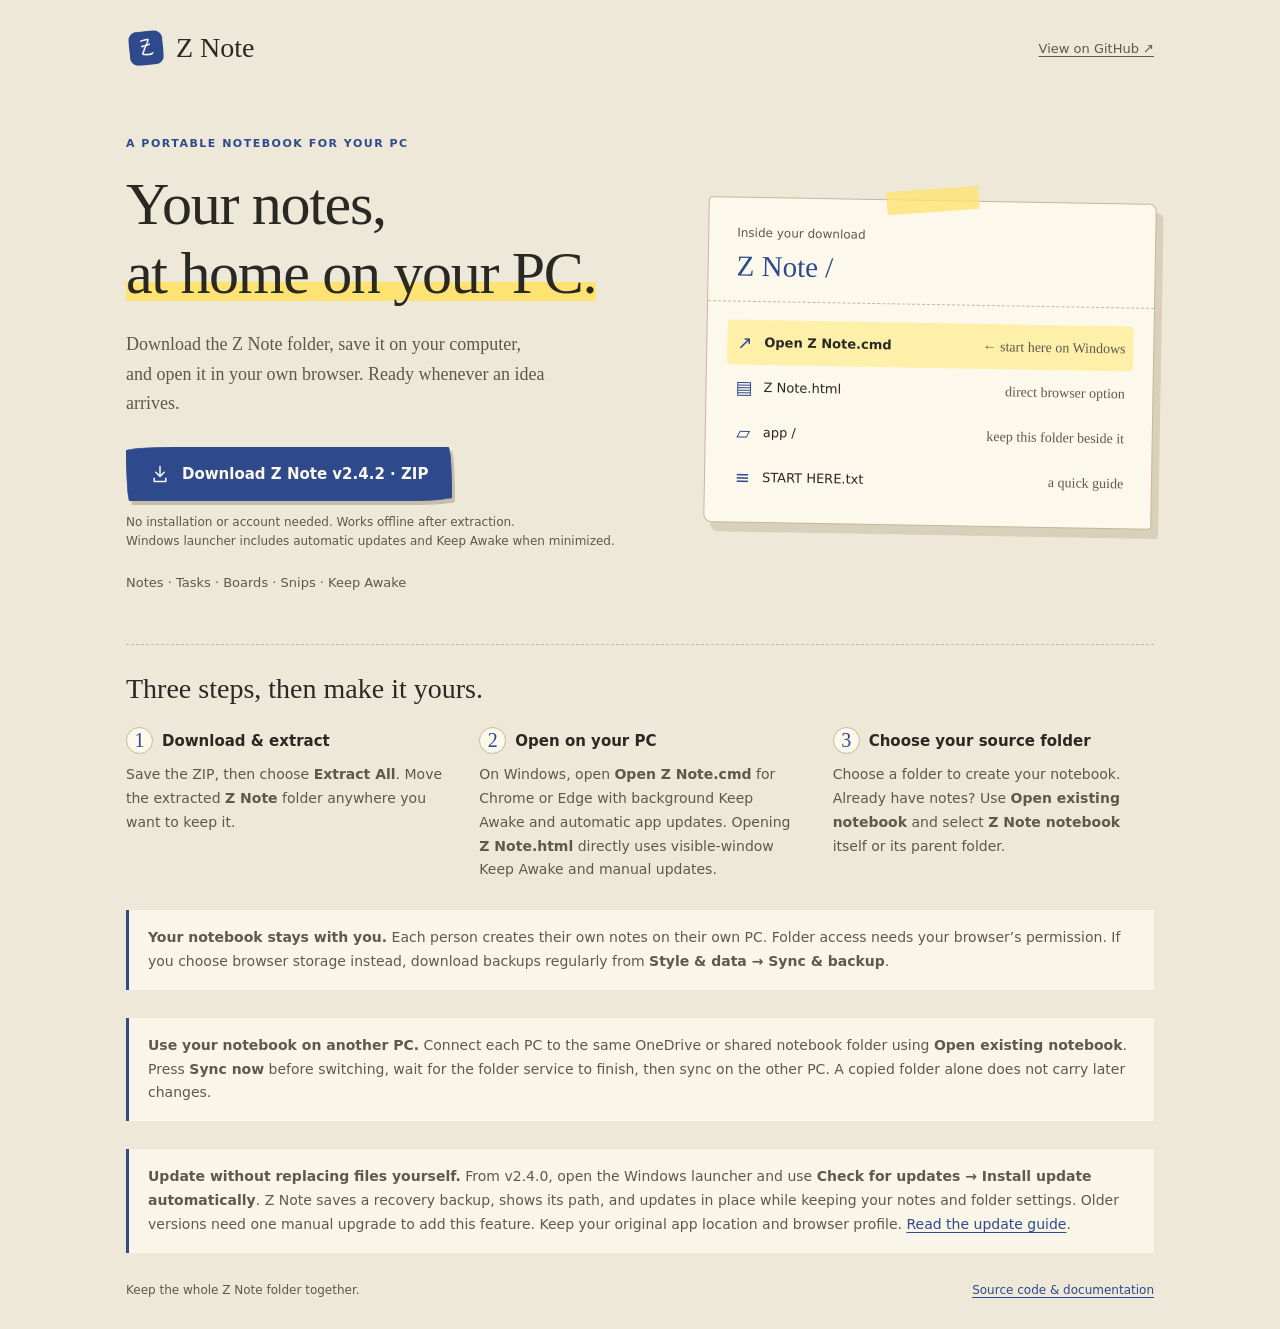
==== index.html @ 39df8283 "Release v2.4.2: load existing notebooks and photos atomically" ====
<!doctype html>
<html lang="en">
<head>
  <meta charset="utf-8">
  <meta name="viewport" content="width=device-width, initial-scale=1">
  <meta name="description" content="Download Z Note, extract the folder on your PC, and open your personal notebook in your own browser. No installation required.">
  <title>Download Z Note for your PC</title>
  <link rel="icon" href="app/img/icon.png">
  <link rel="stylesheet" href="app/css/theme.css">
  <style>
    html { height: auto; }
    body { height: auto; min-height: 100vh; overflow: auto; background: #eee8d8; }
    .wrap { max-width: 1100px; margin: auto; padding: 28px 36px 32px; }
    .site-header { display: flex; align-items: center; justify-content: space-between; gap: 20px; }
    .brand { display: flex; align-items: center; gap: 10px; font: 28px var(--font-hand); color: var(--ink); }
    .brand img { width: 40px; height: 40px; }
    .source-link { font: 500 13px var(--font-sans); color: var(--ink-2); }
    .hero { display: grid; grid-template-columns: 1.15fr 1fr; align-items: center; gap: 64px; margin: 64px 0 50px; }
    .eyebrow { display: inline-block; font: 600 11px var(--font-sans); letter-spacing: 1.5px; text-transform: uppercase; color: var(--accent); margin-bottom: 20px; }
    h1 { font: 400 clamp(40px, 5vw, 60px)/1.15 var(--font-hand); letter-spacing: -1.3px; margin: 0 0 22px; }
    h1 span { background: linear-gradient(transparent 64%, var(--hl) 64%, var(--hl) 92%, transparent 92%); }
    .lead { max-width: 420px; font: 18px/1.65 var(--font-serif); color: var(--ink-2); margin: 0 0 28px; }
    .download { display: inline-flex; gap: 12px; align-items: center; padding: 16px 23px; font: 600 15px var(--font-sans); color: var(--paper); background: var(--accent); border: 1.5px solid var(--accent); border-radius: var(--sketch-r); text-decoration: none; box-shadow: 3px 4px 0 #c5bea9; }
    .download:hover { transform: translateY(-2px); box-shadow: 3px 6px 0 #c5bea9; }
    a:focus-visible { outline: 3px solid var(--accent); outline-offset: 5px; }
    .download svg { flex: none; }
    .download-note { margin-top: 12px; font: 12px/1.6 var(--font-sans); color: var(--ink-2); }
    .folder-card { position: relative; background: var(--paper); border: 1.5px solid var(--rule-2); border-radius: 4px 7px 3px 8px; box-shadow: 7px 9px 0 #d8d0bb; transform: rotate(1deg); }
    .folder-card::before { content: ''; width: 92px; height: 23px; background: #ffe372c9; position: absolute; top: -12px; left: calc(50% - 46px); transform: rotate(-5deg); }
    .folder-head { padding: 28px 28px 18px; border-bottom: 1px dashed var(--rule-2); }
    .folder-head small { display: block; font: 12px var(--font-sans); color: var(--ink-2); margin-bottom: 10px; }
    .folder-head h2 { font: 29px var(--font-hand); color: var(--accent); }
    .files { list-style: none; padding: 18px 20px 22px; margin: 0; font: 13px var(--font-sans); }
    .files li { display: flex; flex-wrap: wrap; align-items: center; gap: 10px; padding: 12px 8px; }
    .files li:first-child { background: #fff0a9; border-radius: 4px; }
    .file-mark { color: var(--accent); font-size: 18px; width: 19px; text-align: center; }
    .file-hint { margin-left: auto; font: 14px var(--font-hand); color: var(--ink-2); }
    .features { color: var(--ink-2); font: 13px/1.6 var(--font-sans); margin: 22px 0 0; }
    .steps { border-top: 1.5px dashed var(--rule-2); padding-top: 28px; }
    .steps h2 { font: 28px var(--font-hand); margin: 0 0 22px; }
    .steps ol { display: grid; grid-template-columns: repeat(3, 1fr); gap: 32px; list-style: none; margin: 0; padding: 0; counter-reset: step; }
    .steps li { counter-increment: step; }
    .step-title { display: flex; align-items: center; gap: 9px; margin-bottom: 9px; font: 600 15px var(--font-sans); }
    .step-title::before { content: counter(step); width: 27px; height: 27px; display: grid; place-items: center; background: var(--paper); border: 1px solid var(--rule-2); border-radius: 50%; color: var(--accent); font: 20px var(--font-hand); }
    .steps p { color: var(--ink-2); font: 14px/1.7 var(--font-sans); }
    .storage-note { margin-top: 28px; padding: 16px 19px; background: #f9f5e8; border-left: 3px solid var(--accent); color: var(--ink-2); font: 13px/1.7 var(--font-sans); }
    footer { display: flex; justify-content: space-between; gap: 18px; flex-wrap: wrap; margin-top: 30px; color: var(--ink-2); font: 12px var(--font-sans); }
    @media (max-width: 760px) {
      .wrap { padding: 22px 24px; }
      .hero { grid-template-columns: 1fr; gap: 38px; margin: 40px 0; }
      .lead { max-width: none; }
      .folder-card { transform: none; max-width: 480px; }
      .steps ol { grid-template-columns: 1fr; gap: 24px; }
      .download { padding: 15px 18px; }
      .file-hint { font-size: 13px; }
    }
  </style>
</head>
<body>
  <div class="wrap">
    <header class="site-header">
      <div class="brand"><img src="app/img/icon.png" alt="" width="40" height="40">Z Note</div>
      <a class="source-link" href="https://github.com/ZweWH/z-note">View on GitHub ↗</a>
    </header>
    <main>
      <section class="hero" aria-labelledby="download-title">
        <div>
          <p class="eyebrow">A portable notebook for your PC</p>
          <h1 id="download-title">Your notes,<br><span>at home on your PC.</span></h1>
          <p class="lead">Download the Z Note folder, save it on your computer, and open it in your own browser. Ready whenever an idea arrives.</p>
          <a class="download" href="downloads/Z-Note-Portable.zip" download="Z-Note-Portable.zip">
            <svg width="20" height="20" viewBox="0 0 24 24" fill="none" stroke="currentColor" stroke-width="1.8" stroke-linecap="round" stroke-linejoin="round" aria-hidden="true"><path d="M12 3v12m-5-5 5 5 5-5M5 17v4h14v-4"/></svg>
            Download Z Note v2.4.2 · ZIP
          </a>
          <p class="download-note">No installation or account needed. Works offline after extraction.<br>Windows launcher includes automatic updates and Keep Awake when minimized.</p>
          <p class="features">Notes · Tasks · Boards · Snips · Keep Awake</p>
        </div>
        <aside class="folder-card" aria-label="Contents of the portable Z Note folder">
          <div class="folder-head"><small>Inside your download</small><h2>Z Note /</h2></div>
          <ul class="files">
            <li><span class="file-mark" aria-hidden="true">↗</span><strong>Open Z Note.cmd</strong><span class="file-hint">← start here on Windows</span></li>
            <li><span class="file-mark" aria-hidden="true">▤</span><span>Z Note.html</span><span class="file-hint">direct browser option</span></li>
            <li><span class="file-mark" aria-hidden="true">▱</span><span>app /</span><span class="file-hint">keep this folder beside it</span></li>
            <li><span class="file-mark" aria-hidden="true">≡</span><span>START HERE.txt</span><span class="file-hint">a quick guide</span></li>
          </ul>
        </aside>
      </section>
      <section class="steps" aria-labelledby="steps-title">
        <h2 id="steps-title">Three steps, then make it yours.</h2>
        <ol>
          <li><h3 class="step-title">Download &amp; extract</h3><p>Save the ZIP, then choose <strong>Extract All</strong>. Move the extracted <strong>Z Note</strong> folder anywhere you want to keep it.</p></li>
          <li><h3 class="step-title">Open on your PC</h3><p>On Windows, open <strong>Open Z Note.cmd</strong> for Chrome or Edge with background Keep Awake and automatic app updates. Opening <strong>Z Note.html</strong> directly uses visible-window Keep Awake and manual updates.</p></li>
          <li><h3 class="step-title">Choose your source folder</h3><p>Choose a folder to create your notebook. Already have notes? Use <strong>Open existing notebook</strong> and select <strong>Z Note notebook</strong> itself or its parent folder.</p></li>
        </ol>
        <p class="storage-note"><strong>Your notebook stays with you.</strong> Each person creates their own notes on their own PC. Folder access needs your browser’s permission. If you choose browser storage instead, download backups regularly from <strong>Style &amp; data → Sync &amp; backup</strong>.</p>
        <p class="storage-note"><strong>Use your notebook on another PC.</strong> Connect each PC to the same OneDrive or shared notebook folder using <strong>Open existing notebook</strong>. Press <strong>Sync now</strong> before switching, wait for the folder service to finish, then sync on the other PC. A copied folder alone does not carry later changes.</p>
        <p class="storage-note"><strong>Update without replacing files yourself.</strong> From v2.4.0, open the Windows launcher and use <strong>Check for updates → Install update automatically</strong>. Z Note saves a recovery backup, shows its path, and updates in place while keeping your notes and folder settings. Older versions need one manual upgrade to add this feature. Keep your original app location and browser profile. <a href="https://github.com/ZweWH/z-note#updating">Read the update guide</a>.</p>
      </section>
    </main>
    <footer><span>Keep the whole Z Note folder together.</span><a href="https://github.com/ZweWH/z-note">Source code &amp; documentation</a></footer>
  </div>
</body>
</html>
---- app/css/theme.css ----
/* ==========================================================
   Z Note · paper & ink
   Design tokens, paper themes, and the small shared pieces
   (buttons, inputs, chips) every screen is built from.
   ========================================================== */

:root {
  /* type */
  --font-hand: "Ink Free", "Segoe Print", "Bradley Hand ITC", cursive;
  --font-marker: "Segoe Print", "Ink Free", cursive;
  --font-serif: "Sitka Text", Cambria, Georgia, "Myanmar Text", serif;
  --font-sans: "Segoe UI Variable Text", "Segoe UI", system-ui, "Myanmar Text", sans-serif;
  --font-mono: "Cascadia Code", "Cascadia Mono", Consolas, monospace;
  --font-head: var(--font-hand);
  --font-body: var(--font-serif);
  --head-stroke: .35px;
  --head-scale: 1.1;
  --fs: 16.5px;
  --lh: 28px;
  --sheet-w: 860px;

  /* paper: cream (default) */
  --desk: #E7DFCC;
  --paper: #FCF8EC;
  --paper-2: #F4EDDB;
  --paper-3: #EBE2CC;
  --ink: #2A2823;
  --ink-2: #5F584B;
  --ink-3: #9B9280;
  --rule: #DDD3BC;
  --rule-2: #C4B89D;
  --dot: #CFC4A9;
  --margin-line: rgba(184, 67, 45, .32);

  /* ink colours */
  --accent-l: #2E4A8C;
  --accent-d: #9DB7FF;
  --accent: var(--accent-l);
  --accent-soft: color-mix(in srgb, var(--accent) 12%, transparent);
  --on-accent: var(--paper);
  --blue: #2E4A8C;
  --red: #B8432D;
  --green: #2F7350;
  --amber: #B5760F;
  --violet: #62479A;
  --teal: #25747B;

  /* highlighter */
  --hl: #FFE372;
  --hl-pink: #FFC7D3;
  --hl-green: #CBEDB4;
  --hl-blue: #C2E2FF;

  /* sticky notes (their ink stays dark on every paper) */
  --st-yellow: #FFE98F;
  --st-pink: #FFCBD6;
  --st-blue: #C3E0F7;
  --st-green: #CDEABB;
  --st-orange: #FFD5A6;
  --st-purple: #DFCFF5;
  --st-paper: #FFFDF6;
  --st-grey: #E5E0D4;
  --st-ink: #2A2823;

  --shadow-1: 0 1px 2px rgba(70, 52, 20, .12);
  --shadow-2: 0 1px 2px rgba(70, 52, 20, .10), 0 6px 18px -6px rgba(70, 52, 20, .24);
  --shadow-3: 0 2px 4px rgba(70, 52, 20, .12), 0 20px 44px -14px rgba(70, 52, 20, .40);
  --sketch-r: 255px 18px 225px 18px / 18px 225px 18px 255px;
  --sketch-r2: 18px 225px 18px 255px / 255px 18px 225px 18px;

  --grain: url("data:image/svg+xml,%3Csvg xmlns='http://www.w3.org/2000/svg' width='180' height='180'%3E%3Cfilter id='n'%3E%3CfeTurbulence type='fractalNoise' baseFrequency='.85' numOctaves='2' stitchTiles='stitch'/%3E%3CfeColorMatrix values='0 0 0 0 .32 0 0 0 0 .25 0 0 0 0 .12 0 0 0 .11 0'/%3E%3C/filter%3E%3Crect width='100%25' height='100%25' filter='url(%23n)'/%3E%3C/svg%3E");

  --pattern: none;
  --pattern-size: auto;
  --pattern-pos: 0 0;
  color-scheme: light;
}

/* ---------- paper themes ---------- */
html[data-paper="white"] {
  --desk: #ECEBE7; --paper: #FFFFFF; --paper-2: #F6F5F1; --paper-3: #ECEAE4;
  --ink: #24231F; --ink-2: #5B5850; --ink-3: #9A968C;
  --rule: #E3E0D8; --rule-2: #C9C5BA; --dot: #D3D0C7;
}
html[data-paper="kraft"] {
  --desk: #C6AB7F; --paper: #EAD7B2; --paper-2: #DFC99F; --paper-3: #D3BC8E;
  --ink: #2B2115; --ink-2: #594932; --ink-3: #8A785A;
  --rule: #CFB789; --rule-2: #B19868; --dot: #BEA574;
  --hl: #FFD94F;
}
html[data-paper="night"] {
  --desk: #141311; --paper: #211F1C; --paper-2: #1A1917; --paper-3: #2E2B26;
  --ink: #ECE5D4; --ink-2: #B9B09D; --ink-3: #7F7868;
  --rule: #38352E; --rule-2: #4C483F; --dot: #403C35;
  --margin-line: rgba(255, 148, 130, .28);
  --accent: var(--accent-d);
  --blue: #9DB7FF; --red: #FF9482; --green: #8FD3A8; --amber: #F0B95A; --violet: #C3A8FF; --teal: #7FD1D8;
  --hl: rgba(240, 190, 80, .34); --hl-pink: rgba(255, 140, 170, .30); --hl-green: rgba(140, 220, 130, .26); --hl-blue: rgba(120, 180, 255, .30);
  --st-yellow: #E8D06C; --st-pink: #E9A9B8; --st-blue: #A4C6E2; --st-green: #AFD19A; --st-orange: #E9B982; --st-purple: #C4B0E0; --st-paper: #E9E4D6; --st-grey: #BDB8AC;
  --shadow-1: 0 1px 2px rgba(0, 0, 0, .5);
  --shadow-2: 0 1px 2px rgba(0, 0, 0, .5), 0 8px 22px -6px rgba(0, 0, 0, .6);
  --shadow-3: 0 2px 4px rgba(0, 0, 0, .5), 0 22px 48px -14px rgba(0, 0, 0, .8);
  --grain: url("data:image/svg+xml,%3Csvg xmlns='http://www.w3.org/2000/svg' width='180' height='180'%3E%3Cfilter id='n'%3E%3CfeTurbulence type='fractalNoise' baseFrequency='.85' numOctaves='2' stitchTiles='stitch'/%3E%3CfeColorMatrix values='0 0 0 0 .95 0 0 0 0 .9 0 0 0 0 .78 0 0 0 .055 0'/%3E%3C/filter%3E%3Crect width='100%25' height='100%25' filter='url(%23n)'/%3E%3C/svg%3E");
  color-scheme: dark;
}

/* ---------- ink (accent) ---------- */
html[data-ink="blue"]   { --accent-l: #2E4A8C; --accent-d: #9DB7FF; }
html[data-ink="black"]  { --accent-l: #2A2823; --accent-d: #ECE5D4; }
html[data-ink="red"]    { --accent-l: #AE3B26; --accent-d: #FF9482; }
html[data-ink="green"]  { --accent-l: #2B6B49; --accent-d: #8FD3A8; }
html[data-ink="violet"] { --accent-l: #5B418F; --accent-d: #C3A8FF; }
html[data-ink="teal"]   { --accent-l: #1F6A71; --accent-d: #7FD1D8; }

/* ---------- lettering ---------- */
html[data-head="hand"]   { --font-head: var(--font-hand); --head-stroke: .35px; --head-scale: 1.1; }
html[data-head="marker"] { --font-head: var(--font-marker); --head-stroke: 0px; --head-scale: .96; }
html[data-head="serif"]  { --font-head: "Sitka Heading", "Sitka Text", Cambria, Georgia, serif; --head-stroke: 0px; --head-scale: 1; --head-weight: 700; }
html[data-head="sans"]   { --font-head: "Segoe UI Variable Display", "Segoe UI", sans-serif; --head-stroke: 0px; --head-scale: .96; --head-weight: 650; }
html[data-body="serif"]  { --font-body: var(--font-serif); }
html[data-body="sans"]   { --font-body: var(--font-sans); }
html[data-body="mono"]   { --font-body: var(--font-mono); }
html[data-body="hand"]   { --font-body: var(--font-hand); }
html[data-size="s"] { --fs: 15px; --lh: 26px; }
html[data-size="m"] { --fs: 16.5px; --lh: 28px; }
html[data-size="l"] { --fs: 18.5px; --lh: 32px; }
html[data-body="hand"][data-size="s"] { --fs: 17px; }
html[data-body="hand"][data-size="m"] { --fs: 19px; }
html[data-body="hand"][data-size="l"] { --fs: 21.5px; }
html[data-width="narrow"] { --sheet-w: 720px; }
html[data-width="normal"] { --sheet-w: 860px; }
html[data-width="wide"]   { --sheet-w: 1120px; }

/* ---------- page patterns (pages only; --pat-y lines the pattern up with the first line of writing) ---------- */
html[data-pattern="dots"] .sheet.page {
  --pattern: radial-gradient(circle at 1.5px 1.5px, var(--dot) 1.1px, transparent 1.6px);
  --pattern-size: var(--lh) var(--lh);
  --pattern-pos: 4px calc(var(--pat-y, 0px) - 6px);
}
html[data-pattern="lines"] .sheet.page {
  --pattern: linear-gradient(to bottom, transparent calc(100% - 1px), var(--rule) calc(100% - 1px)),
             linear-gradient(to right, transparent 61px, var(--margin-line) 61px, var(--margin-line) 62.5px, transparent 62.5px);
  --pattern-size: 100% var(--lh), 100% 100%;
  --pattern-pos: 0 calc(var(--pat-y, 0px) - 4px), 0 0;
}
html[data-pattern="grid"] .sheet.page {
  --pattern: linear-gradient(to right, var(--rule) 1px, transparent 1px),
             linear-gradient(to bottom, var(--rule) 1px, transparent 1px);
  --pattern-size: var(--lh) var(--lh);
  --pattern-pos: 6px calc(var(--pat-y, 0px) - 4px);
}

/* ---------- base ---------- */
*, *::before, *::after { box-sizing: border-box; }
html, body { height: 100%; }
body {
  margin: 0;
  font: 400 14px/1.45 var(--font-sans);
  color: var(--ink);
  background-color: var(--desk);
  background-image: var(--grain);
  -webkit-font-smoothing: antialiased;
  overflow: hidden;
}
button, input, select, textarea { font: inherit; color: inherit; }
button { cursor: pointer; }
a { color: var(--accent); text-underline-offset: 3px; }
h1, h2, h3, p { margin: 0; }
::selection { background: color-mix(in srgb, var(--accent) 26%, transparent); }
:focus-visible { outline: 2px solid var(--accent); outline-offset: 2px; border-radius: 4px; }
[contenteditable]:focus, [contenteditable]:focus-visible { outline: none; }
::-webkit-scrollbar { width: 12px; height: 12px; }
::-webkit-scrollbar-thumb { background: var(--rule-2); border: 3.5px solid transparent; background-clip: content-box; border-radius: 10px; }
::-webkit-scrollbar-thumb:hover { background-color: var(--ink-3); }
::-webkit-scrollbar-track, ::-webkit-scrollbar-corner { background: transparent; }
.ic { flex: none; display: block; }
.emoji { font-family: "Segoe UI Emoji", sans-serif; line-height: 1; display: inline-block; }
.hand { font-family: var(--font-hand); }
.muted { color: var(--ink-3); }
[hidden] { display: none !important; }

/* a sheet of paper */
.sheet {
  position: relative;
  z-index: 0;
  background-color: var(--paper);
  background-image: var(--pattern);
  background-size: var(--pattern-size);
  background-position: var(--pattern-pos);
  border-radius: 3px;
  box-shadow: var(--shadow-2);
}
.sheet::before {
  content: ""; position: absolute; inset: 0; z-index: -1; border-radius: inherit;
  background-image: var(--grain); pointer-events: none;
}

/* ---------- buttons ---------- */
.btn {
  display: inline-flex; align-items: center; justify-content: center; gap: 7px;
  font: 600 13px/1 var(--font-sans); letter-spacing: .1px;
  color: var(--ink); background: transparent;
  border: 1.5px solid var(--ink); border-radius: var(--sketch-r);
  padding: 8px 15px; min-height: 34px; white-space: nowrap;
  transition: transform .12s ease, box-shadow .12s ease, background-color .12s ease;
}
.btn:hover { background: var(--paper-3); transform: translate(-1px, -1px); box-shadow: 2px 2px 0 var(--ink); }
.btn:active { transform: none; box-shadow: none; }
.btn.primary { background: var(--accent); border-color: var(--accent); color: var(--on-accent); }
.btn.primary:hover { background: var(--accent); box-shadow: 2px 2px 0 var(--ink); }
.btn.quiet { border-color: transparent; color: var(--ink-2); font-weight: 500; }
.btn.quiet:hover { box-shadow: none; transform: none; color: var(--ink); }
.btn.danger { border-color: var(--red); color: var(--red); }
.btn.danger:hover { box-shadow: 2px 2px 0 var(--red); }
.btn.sm { min-height: 28px; padding: 5px 11px; font-size: 12.5px; }
.btn:disabled { opacity: .45; pointer-events: none; }

.ibtn {
  width: 30px; height: 30px; flex: none;
  display: inline-grid; place-items: center;
  border: 0; background: transparent; color: var(--ink-2);
  border-radius: 9px 7px 9px 6px / 7px 9px 6px 9px;
  transition: background-color .1s ease, color .1s ease;
}
.ibtn:hover { background: var(--paper-3); color: var(--ink); }
.ibtn.on { background: var(--hl); color: var(--st-ink); }
html[data-paper="night"] .ibtn.on { color: var(--ink); }
.ibtn.sm { width: 24px; height: 24px; border-radius: 7px; }
.ibtn:disabled { opacity: .35; pointer-events: none; }

/* ---------- inputs ---------- */
.input, .select {
  width: 100%; padding: 8px 11px; min-height: 34px;
  background: var(--paper); color: var(--ink);
  border: 1.5px solid var(--rule-2); border-radius: 9px 7px 9px 6px / 7px 9px 6px 9px;
  transition: border-color .12s ease;
}
.input:focus, .select:focus { outline: none; border-color: var(--accent); }
.input::placeholder { color: var(--ink-3); }

kbd {
  font: 500 11px/1 var(--font-sans); color: var(--ink-3);
  border: 1px solid var(--rule-2); border-bottom-width: 2px; border-radius: 5px;
  padding: 2px 5px; background: var(--paper); white-space: nowrap;
}

/* hand-drawn checkbox */
.chk {
  width: 19px; height: 19px; flex: none; padding: 0; position: relative;
  border: 1.6px solid var(--ink-2); background: var(--paper);
  border-radius: 5px 4px 6px 3px / 4px 6px 3px 5px;
  transition: border-color .12s ease, background-color .12s ease;
}
.chk:hover { border-color: var(--accent); background: var(--accent-soft); }
.chk svg { position: absolute; left: -2px; top: -7px; width: 27px; height: 27px; overflow: visible; pointer-events: none; }
.chk svg path {
  fill: none; stroke: var(--accent); stroke-width: 2.6; stroke-linecap: round; stroke-linejoin: round;
  stroke-dasharray: 34; stroke-dashoffset: 34; transition: stroke-dashoffset .22s ease-out;
}
.chk.on { border-color: var(--ink-3); }
.chk.on svg path { stroke-dashoffset: 0; }

/* little paper labels */
.chip {
  display: inline-flex; align-items: center; gap: 5px;
  font: 500 12px/1 var(--font-sans); color: var(--ink-2);
  padding: 4px 9px; border: 1px solid var(--rule-2); background: var(--paper);
  border-radius: 10px 8px 11px 7px / 8px 11px 7px 10px; white-space: nowrap;
}
button.chip:hover { border-color: var(--ink-2); color: var(--ink); }
.chip.overdue { color: var(--red); border-color: color-mix(in srgb, var(--red) 55%, transparent); }
.chip.today { color: var(--accent); border-color: color-mix(in srgb, var(--accent) 55%, transparent); }
.chip.ghost { border-style: dashed; color: var(--ink-3); background: transparent; }

.section-label {
  font: 400 15.5px/1 var(--font-hand); color: var(--ink-3); letter-spacing: .4px;
  -webkit-text-stroke: .2px currentColor;
}

/* highlighter stroke used for "you are here" marks */
.marked {
  background: linear-gradient(100deg, transparent 0.5%, var(--hl) 2.6%, var(--hl) 96.5%, transparent 99.5%);
  border-radius: 7px 14px 9px 16px / 12px 8px 14px 7px;
}

.empty {
  text-align: center; color: var(--ink-3); padding: 34px 16px;
  font: 400 19px/1.4 var(--font-hand);
}
.empty small { display: block; font: 400 13px/1.5 var(--font-sans); margin-top: 6px; }

@media (prefers-reduced-motion: reduce) {
  *, *::before, *::after { transition-duration: 0s !important; animation-duration: 0s !important; }
}
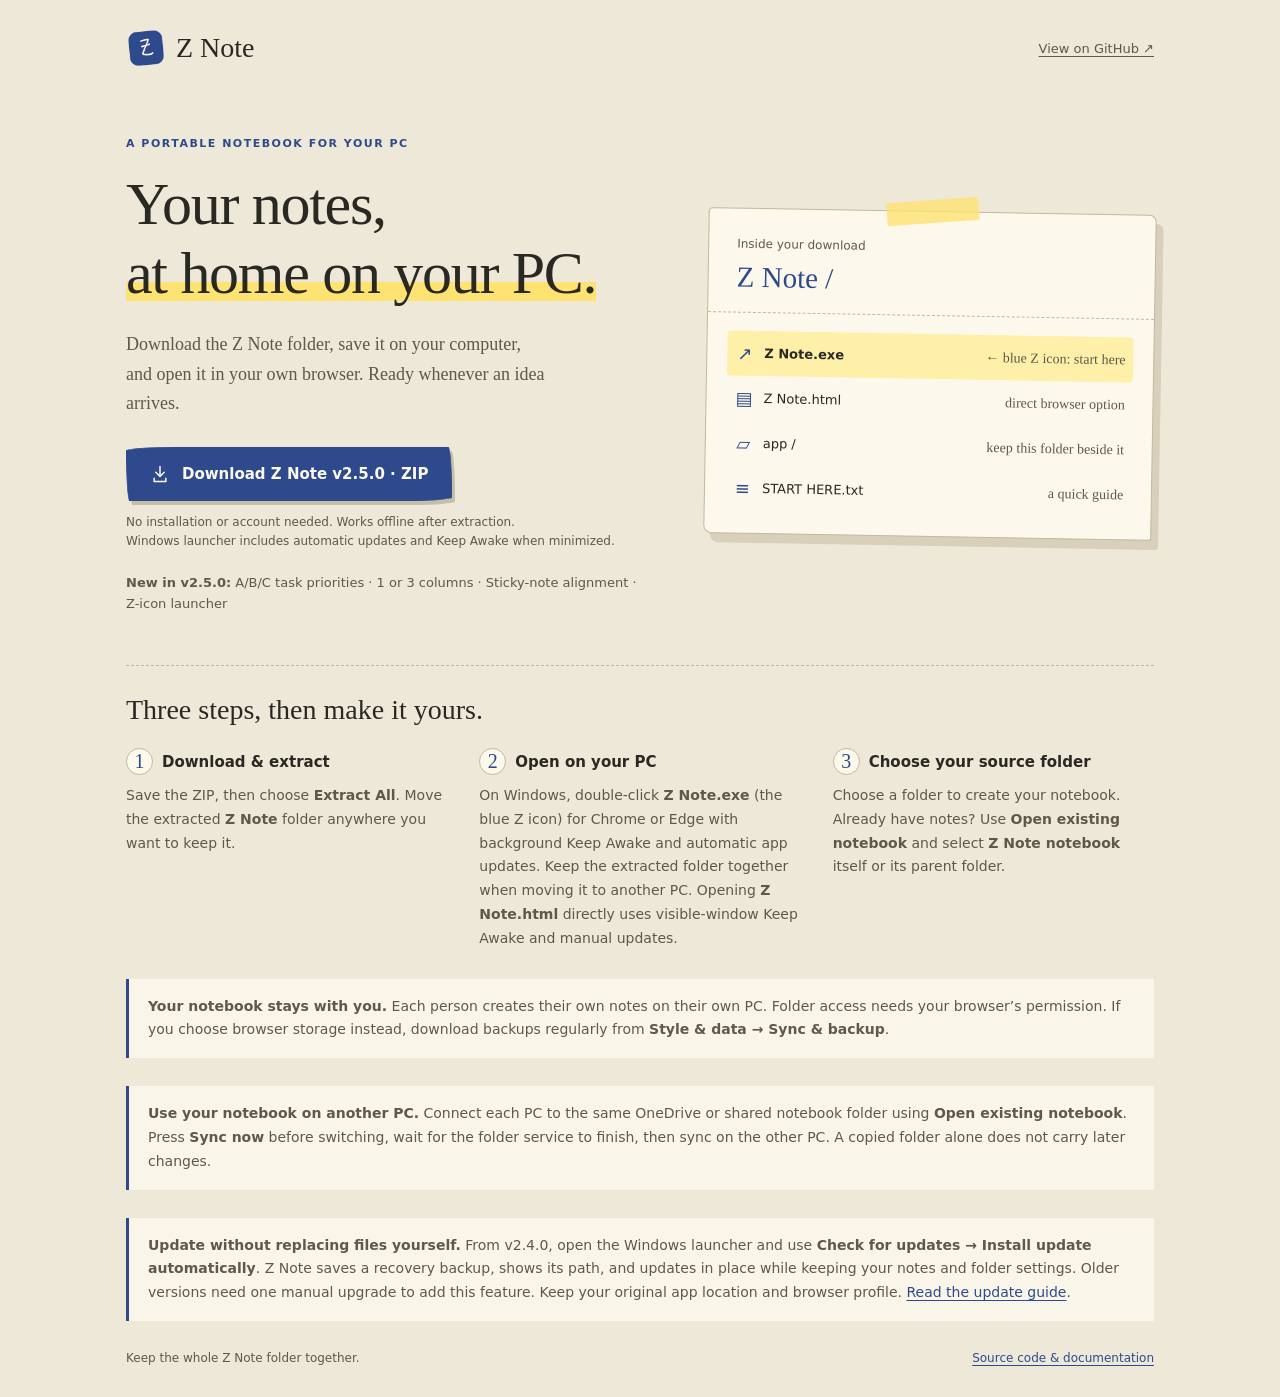
==== commit cbe7e450: "Release v2.5.0: task priorities, board alignment and portable Z launcher" ====
--- a/index.html
+++ b/index.html
@@ -70,15 +70,15 @@
           <p class="lead">Download the Z Note folder, save it on your computer, and open it in your own browser. Ready whenever an idea arrives.</p>
           <a class="download" href="downloads/Z-Note-Portable.zip" download="Z-Note-Portable.zip">
             <svg width="20" height="20" viewBox="0 0 24 24" fill="none" stroke="currentColor" stroke-width="1.8" stroke-linecap="round" stroke-linejoin="round" aria-hidden="true"><path d="M12 3v12m-5-5 5 5 5-5M5 17v4h14v-4"/></svg>
-            Download Z Note v2.4.2 · ZIP
+            Download Z Note v2.5.0 · ZIP
           </a>
           <p class="download-note">No installation or account needed. Works offline after extraction.<br>Windows launcher includes automatic updates and Keep Awake when minimized.</p>
-          <p class="features">Notes · Tasks · Boards · Snips · Keep Awake</p>
+          <p class="features"><strong>New in v2.5.0:</strong> A/B/C task priorities · 1 or 3 columns · Sticky-note alignment · Z-icon launcher</p>
         </div>
         <aside class="folder-card" aria-label="Contents of the portable Z Note folder">
           <div class="folder-head"><small>Inside your download</small><h2>Z Note /</h2></div>
           <ul class="files">
-            <li><span class="file-mark" aria-hidden="true">↗</span><strong>Open Z Note.cmd</strong><span class="file-hint">← start here on Windows</span></li>
+            <li><span class="file-mark" aria-hidden="true">↗</span><strong>Z Note.exe</strong><span class="file-hint">← blue Z icon: start here</span></li>
             <li><span class="file-mark" aria-hidden="true">▤</span><span>Z Note.html</span><span class="file-hint">direct browser option</span></li>
             <li><span class="file-mark" aria-hidden="true">▱</span><span>app /</span><span class="file-hint">keep this folder beside it</span></li>
             <li><span class="file-mark" aria-hidden="true">≡</span><span>START HERE.txt</span><span class="file-hint">a quick guide</span></li>
@@ -89,7 +89,7 @@
         <h2 id="steps-title">Three steps, then make it yours.</h2>
         <ol>
           <li><h3 class="step-title">Download &amp; extract</h3><p>Save the ZIP, then choose <strong>Extract All</strong>. Move the extracted <strong>Z Note</strong> folder anywhere you want to keep it.</p></li>
-          <li><h3 class="step-title">Open on your PC</h3><p>On Windows, open <strong>Open Z Note.cmd</strong> for Chrome or Edge with background Keep Awake and automatic app updates. Opening <strong>Z Note.html</strong> directly uses visible-window Keep Awake and manual updates.</p></li>
+          <li><h3 class="step-title">Open on your PC</h3><p>On Windows, double-click <strong>Z Note.exe</strong> (the blue Z icon) for Chrome or Edge with background Keep Awake and automatic app updates. Keep the extracted folder together when moving it to another PC. Opening <strong>Z Note.html</strong> directly uses visible-window Keep Awake and manual updates.</p></li>
           <li><h3 class="step-title">Choose your source folder</h3><p>Choose a folder to create your notebook. Already have notes? Use <strong>Open existing notebook</strong> and select <strong>Z Note notebook</strong> itself or its parent folder.</p></li>
         </ol>
         <p class="storage-note"><strong>Your notebook stays with you.</strong> Each person creates their own notes on their own PC. Folder access needs your browser’s permission. If you choose browser storage instead, download backups regularly from <strong>Style &amp; data → Sync &amp; backup</strong>.</p>
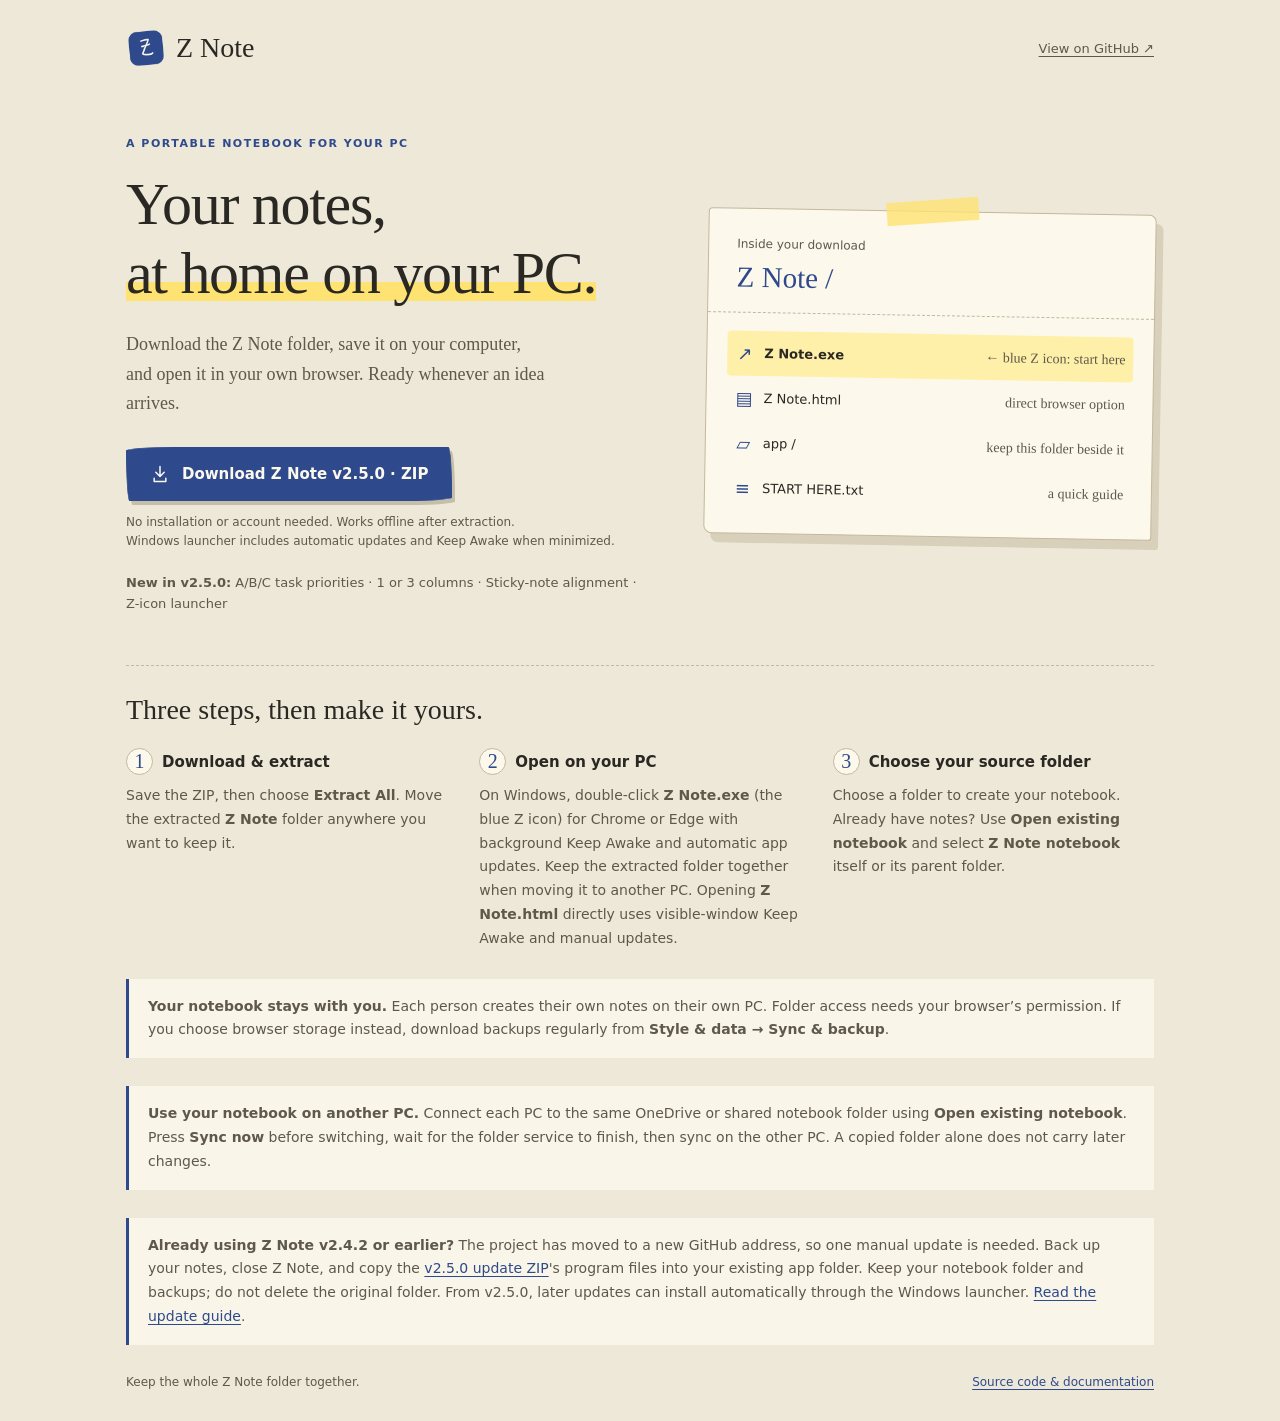
==== commit 767bb1c0: "Update v2.5.0 documentation and download page for Zwe-e-e" ====
--- a/index.html
+++ b/index.html
@@ -60,7 +60,7 @@
   <div class="wrap">
     <header class="site-header">
       <div class="brand"><img src="app/img/icon.png" alt="" width="40" height="40">Z Note</div>
-      <a class="source-link" href="https://github.com/ZweWH/z-note">View on GitHub ↗</a>
+      <a class="source-link" href="https://github.com/Zwe-e-e/z-note">View on GitHub ↗</a>
     </header>
     <main>
       <section class="hero" aria-labelledby="download-title">
@@ -94,10 +94,10 @@
         </ol>
         <p class="storage-note"><strong>Your notebook stays with you.</strong> Each person creates their own notes on their own PC. Folder access needs your browser’s permission. If you choose browser storage instead, download backups regularly from <strong>Style &amp; data → Sync &amp; backup</strong>.</p>
         <p class="storage-note"><strong>Use your notebook on another PC.</strong> Connect each PC to the same OneDrive or shared notebook folder using <strong>Open existing notebook</strong>. Press <strong>Sync now</strong> before switching, wait for the folder service to finish, then sync on the other PC. A copied folder alone does not carry later changes.</p>
-        <p class="storage-note"><strong>Update without replacing files yourself.</strong> From v2.4.0, open the Windows launcher and use <strong>Check for updates → Install update automatically</strong>. Z Note saves a recovery backup, shows its path, and updates in place while keeping your notes and folder settings. Older versions need one manual upgrade to add this feature. Keep your original app location and browser profile. <a href="https://github.com/ZweWH/z-note#updating">Read the update guide</a>.</p>
+        <p class="storage-note"><strong>Already using Z Note v2.4.2 or earlier?</strong> The project has moved to a new GitHub address, so one manual update is needed. Back up your notes, close Z Note, and copy the <a href="https://github.com/Zwe-e-e/z-note/releases/download/v2.5.0/Z-Note-v2.5.0-Portable.zip">v2.5.0 update ZIP</a>'s program files into your existing app folder. Keep your notebook folder and backups; do not delete the original folder. From v2.5.0, later updates can install automatically through the Windows launcher. <a href="https://github.com/Zwe-e-e/z-note#updating">Read the update guide</a>.</p>
       </section>
     </main>
-    <footer><span>Keep the whole Z Note folder together.</span><a href="https://github.com/ZweWH/z-note">Source code &amp; documentation</a></footer>
+    <footer><span>Keep the whole Z Note folder together.</span><a href="https://github.com/Zwe-e-e/z-note">Source code &amp; documentation</a></footer>
   </div>
 </body>
 </html>
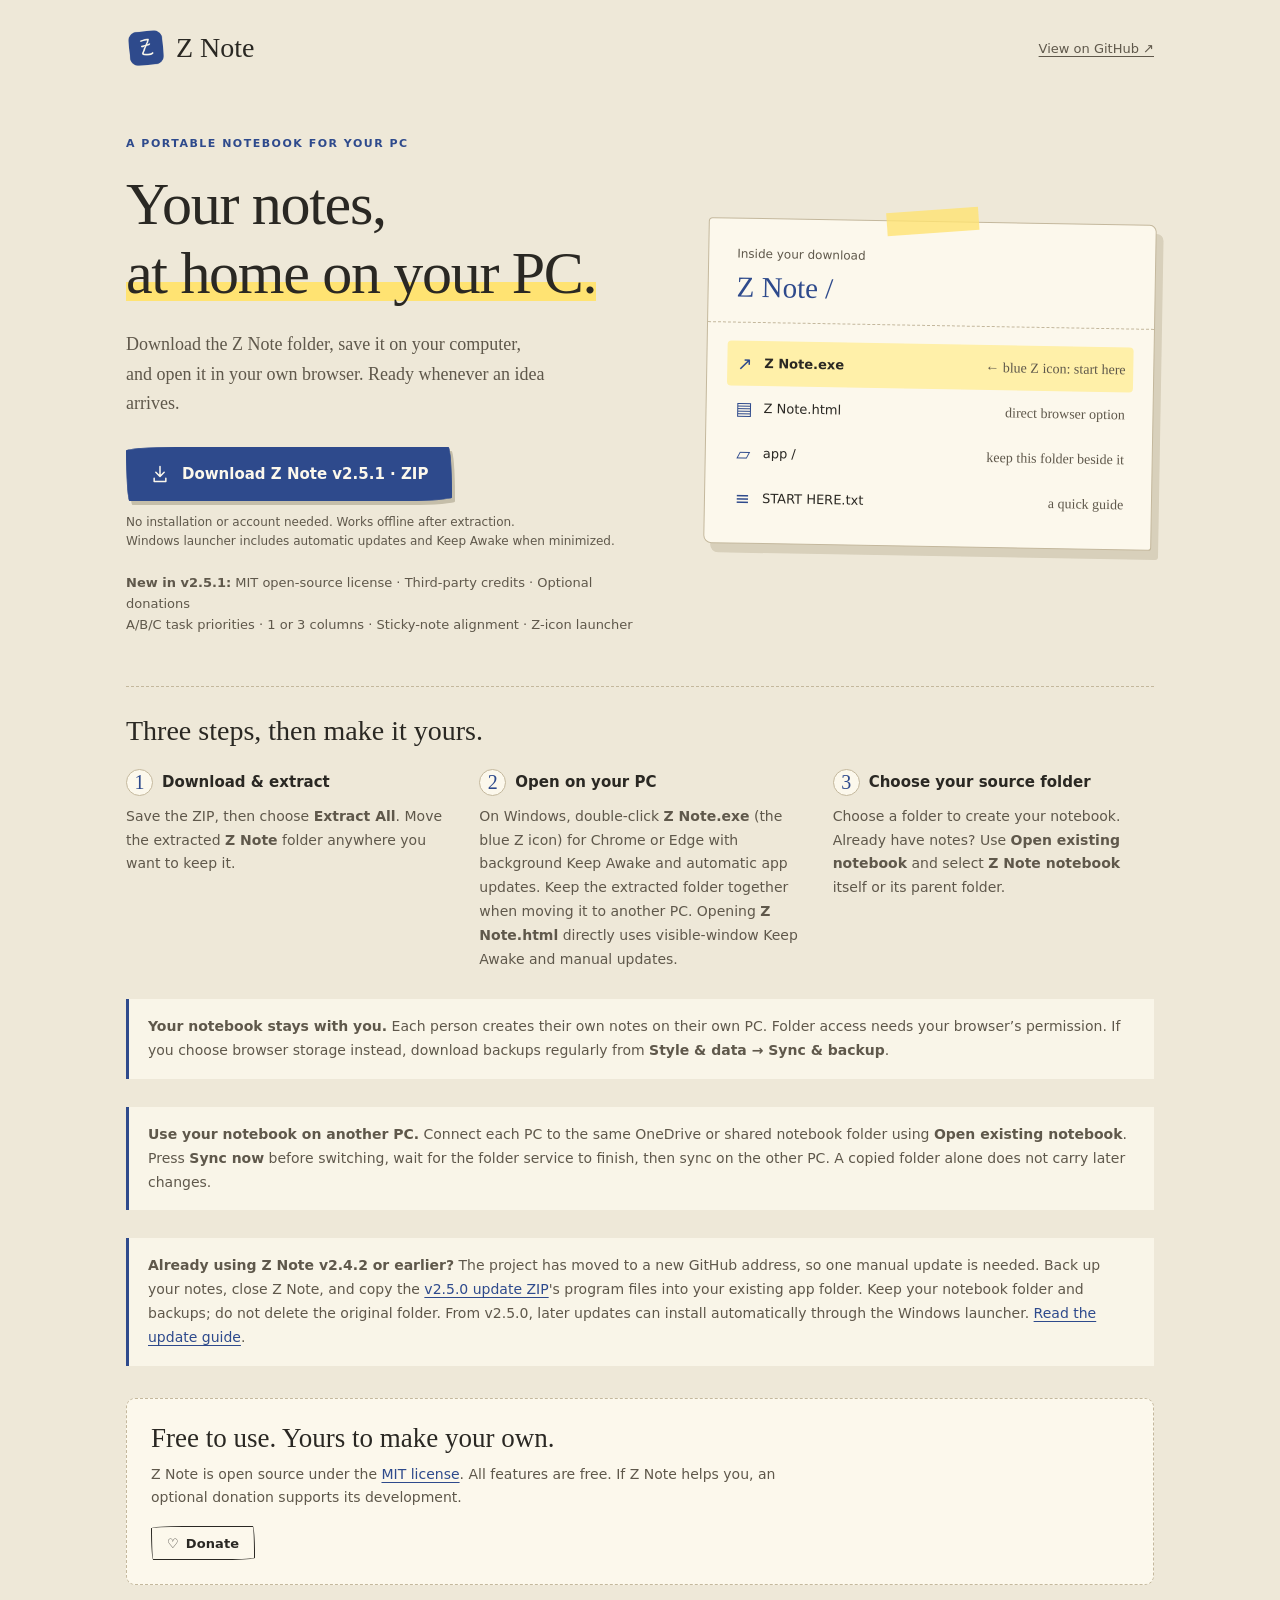
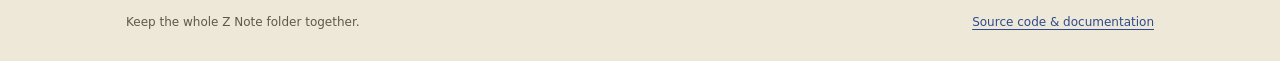
==== commit 5acf5877: "Release v2.5.1 with MIT license and donations" ====
--- a/index.html
+++ b/index.html
@@ -45,6 +45,9 @@
     .steps p { color: var(--ink-2); font: 14px/1.7 var(--font-sans); }
     .storage-note { margin-top: 28px; padding: 16px 19px; background: #f9f5e8; border-left: 3px solid var(--accent); color: var(--ink-2); font: 13px/1.7 var(--font-sans); }
     footer { display: flex; justify-content: space-between; gap: 18px; flex-wrap: wrap; margin-top: 30px; color: var(--ink-2); font: 12px var(--font-sans); }
+    .support { margin-top: 32px; padding: 24px; background: var(--paper); border: 1px dashed var(--rule-2); border-radius: 9px; }
+    .support h2 { font: 27px var(--font-hand); margin-bottom: 9px; }
+    .support p { color: var(--ink-2); font: 14px/1.7 var(--font-sans); margin-bottom: 16px; max-width: 650px; }
     @media (max-width: 760px) {
       .wrap { padding: 22px 24px; }
       .hero { grid-template-columns: 1fr; gap: 38px; margin: 40px 0; }
@@ -70,10 +73,10 @@
           <p class="lead">Download the Z Note folder, save it on your computer, and open it in your own browser. Ready whenever an idea arrives.</p>
           <a class="download" href="downloads/Z-Note-Portable.zip" download="Z-Note-Portable.zip">
             <svg width="20" height="20" viewBox="0 0 24 24" fill="none" stroke="currentColor" stroke-width="1.8" stroke-linecap="round" stroke-linejoin="round" aria-hidden="true"><path d="M12 3v12m-5-5 5 5 5-5M5 17v4h14v-4"/></svg>
-            Download Z Note v2.5.0 · ZIP
+            Download Z Note v2.5.1 · ZIP
           </a>
           <p class="download-note">No installation or account needed. Works offline after extraction.<br>Windows launcher includes automatic updates and Keep Awake when minimized.</p>
-          <p class="features"><strong>New in v2.5.0:</strong> A/B/C task priorities · 1 or 3 columns · Sticky-note alignment · Z-icon launcher</p>
+          <p class="features"><strong>New in v2.5.1:</strong> MIT open-source license · Third-party credits · Optional donations<br>A/B/C task priorities · 1 or 3 columns · Sticky-note alignment · Z-icon launcher</p>
         </div>
         <aside class="folder-card" aria-label="Contents of the portable Z Note folder">
           <div class="folder-head"><small>Inside your download</small><h2>Z Note /</h2></div>
@@ -96,8 +99,16 @@
         <p class="storage-note"><strong>Use your notebook on another PC.</strong> Connect each PC to the same OneDrive or shared notebook folder using <strong>Open existing notebook</strong>. Press <strong>Sync now</strong> before switching, wait for the folder service to finish, then sync on the other PC. A copied folder alone does not carry later changes.</p>
         <p class="storage-note"><strong>Already using Z Note v2.4.2 or earlier?</strong> The project has moved to a new GitHub address, so one manual update is needed. Back up your notes, close Z Note, and copy the <a href="https://github.com/Zwe-e-e/z-note/releases/download/v2.5.0/Z-Note-v2.5.0-Portable.zip">v2.5.0 update ZIP</a>'s program files into your existing app folder. Keep your notebook folder and backups; do not delete the original folder. From v2.5.0, later updates can install automatically through the Windows launcher. <a href="https://github.com/Zwe-e-e/z-note#updating">Read the update guide</a>.</p>
       </section>
+      <section class="support" aria-labelledby="support-title">
+        <h2 id="support-title">Free to use. Yours to make your own.</h2>
+        <p>Z Note is open source under the <a href="https://github.com/Zwe-e-e/z-note/blob/main/LICENSE">MIT license</a>. All features are free. If Z Note helps you, an optional donation supports its development.</p>
+        <button class="btn" type="button" id="donate-button"><span aria-hidden="true">♡</span> Donate</button>
+        <noscript><p>Enable JavaScript to choose a donation amount.</p></noscript>
+      </section>
     </main>
     <footer><span>Keep the whole Z Note folder together.</span><a href="https://github.com/Zwe-e-e/z-note">Source code &amp; documentation</a></footer>
   </div>
+  <script src="app/js/util.js"></script>
+  <script>document.getElementById('donate-button').addEventListener('click', function () { ZN.support.open(); });</script>
 </body>
 </html>
--- a/app/css/theme.css
+++ b/app/css/theme.css
@@ -289,6 +289,30 @@
 }
 .empty small { display: block; font: 400 13px/1.5 var(--font-sans); margin-top: 6px; }
 
+/* Shared optional donation dialog, used by the app and download page. */
+.donate-dialog {
+  position: fixed; inset: 0; margin: auto; width: min(460px, calc(100vw - 32px));
+  max-height: calc(100dvh - 32px); overflow: auto; padding: 26px;
+  border: 1.5px solid var(--rule-2); border-radius: 12px 9px 14px 10px;
+  background: var(--paper); color: var(--ink); box-shadow: 0 18px 65px #0003;
+  font: 14px/1.65 var(--font-sans);
+}
+.donate-dialog::backdrop { background: #202b3a66; }
+.donate-head { display: flex; align-items: center; justify-content: space-between; gap: 16px; margin-bottom: 14px; }
+.donate-head h2 { font: 30px/1.2 var(--font-hand); }
+.donate-amounts { border: 0; padding: 0; margin: 24px 0 16px; display: flex; gap: 12px; }
+.donate-amounts legend { font-size: 13px; color: var(--ink-2); margin-bottom: 10px; }
+.donate-option {
+  flex: 1; display: flex; flex-wrap: wrap; align-items: center; justify-content: center; gap: 7px;
+  padding: 13px 8px; border: 1px solid var(--rule-2); border-radius: 8px; cursor: pointer;
+}
+.donate-option:has(input:checked) { background: var(--accent-soft); border-color: var(--accent); }
+.donate-option input { accent-color: var(--accent); width: 16px; height: 16px; }
+.donate-option span { font-size: 23px; font-weight: 600; }
+.donate-option small { flex-basis: 100%; text-align: center; color: var(--ink-2); font-size: 11px; }
+.donate-dialog .donate-paypal { width: 100%; margin: 6px 0; justify-content: center; text-decoration: none; }
+.donate-note { color: var(--ink-2); font-size: 12px; margin: 12px 0 0; }
+
 @media (prefers-reduced-motion: reduce) {
   *, *::before, *::after { transition-duration: 0s !important; animation-duration: 0s !important; }
 }
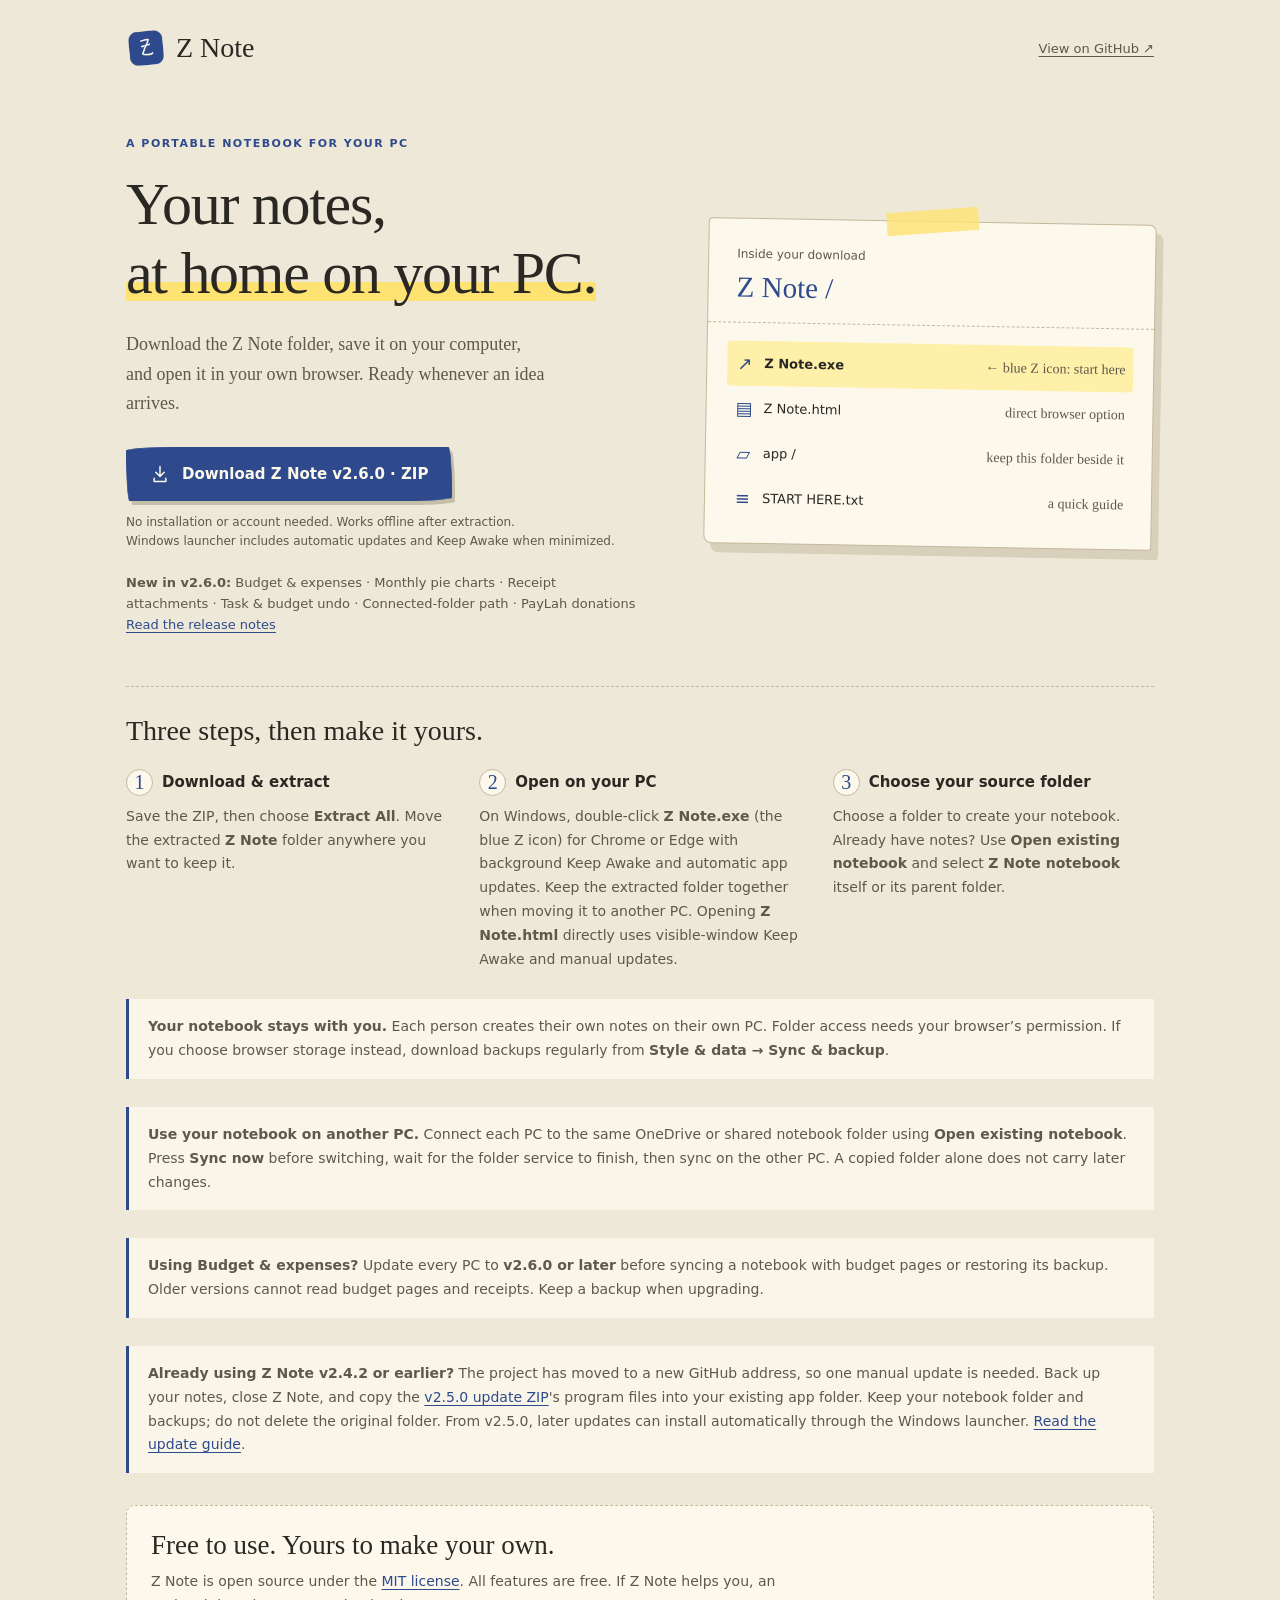
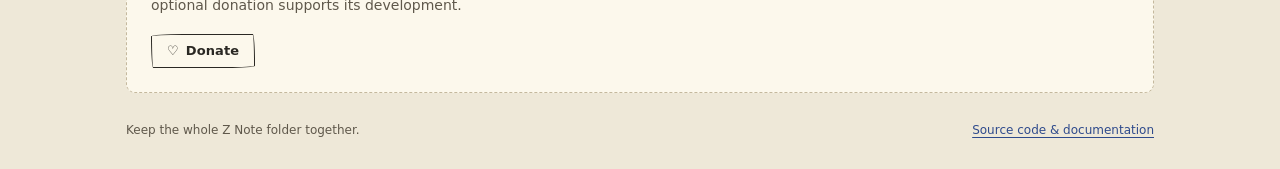
==== commit 1e37a099: "Publish v2.6.0 launcher, guide and download page" ====
--- a/index.html
+++ b/index.html
@@ -73,10 +73,10 @@
           <p class="lead">Download the Z Note folder, save it on your computer, and open it in your own browser. Ready whenever an idea arrives.</p>
           <a class="download" href="downloads/Z-Note-Portable.zip" download="Z-Note-Portable.zip">
             <svg width="20" height="20" viewBox="0 0 24 24" fill="none" stroke="currentColor" stroke-width="1.8" stroke-linecap="round" stroke-linejoin="round" aria-hidden="true"><path d="M12 3v12m-5-5 5 5 5-5M5 17v4h14v-4"/></svg>
-            Download Z Note v2.5.1 · ZIP
+            Download Z Note v2.6.0 · ZIP
           </a>
           <p class="download-note">No installation or account needed. Works offline after extraction.<br>Windows launcher includes automatic updates and Keep Awake when minimized.</p>
-          <p class="features"><strong>New in v2.5.1:</strong> MIT open-source license · Third-party credits · Optional donations<br>A/B/C task priorities · 1 or 3 columns · Sticky-note alignment · Z-icon launcher</p>
+          <p class="features"><strong>New in v2.6.0:</strong> Budget &amp; expenses · Monthly pie charts · Receipt attachments · Task &amp; budget undo · Connected-folder path · PayLah donations<br><a href="https://github.com/Zwe-e-e/z-note/releases/tag/v2.6.0">Read the release notes</a></p>
         </div>
         <aside class="folder-card" aria-label="Contents of the portable Z Note folder">
           <div class="folder-head"><small>Inside your download</small><h2>Z Note /</h2></div>
@@ -97,13 +97,14 @@
         </ol>
         <p class="storage-note"><strong>Your notebook stays with you.</strong> Each person creates their own notes on their own PC. Folder access needs your browser’s permission. If you choose browser storage instead, download backups regularly from <strong>Style &amp; data → Sync &amp; backup</strong>.</p>
         <p class="storage-note"><strong>Use your notebook on another PC.</strong> Connect each PC to the same OneDrive or shared notebook folder using <strong>Open existing notebook</strong>. Press <strong>Sync now</strong> before switching, wait for the folder service to finish, then sync on the other PC. A copied folder alone does not carry later changes.</p>
+        <p class="storage-note"><strong>Using Budget &amp; expenses?</strong> Update every PC to <strong>v2.6.0 or later</strong> before syncing a notebook with budget pages or restoring its backup. Older versions cannot read budget pages and receipts. Keep a backup when upgrading.</p>
         <p class="storage-note"><strong>Already using Z Note v2.4.2 or earlier?</strong> The project has moved to a new GitHub address, so one manual update is needed. Back up your notes, close Z Note, and copy the <a href="https://github.com/Zwe-e-e/z-note/releases/download/v2.5.0/Z-Note-v2.5.0-Portable.zip">v2.5.0 update ZIP</a>'s program files into your existing app folder. Keep your notebook folder and backups; do not delete the original folder. From v2.5.0, later updates can install automatically through the Windows launcher. <a href="https://github.com/Zwe-e-e/z-note#updating">Read the update guide</a>.</p>
       </section>
       <section class="support" aria-labelledby="support-title">
         <h2 id="support-title">Free to use. Yours to make your own.</h2>
         <p>Z Note is open source under the <a href="https://github.com/Zwe-e-e/z-note/blob/main/LICENSE">MIT license</a>. All features are free. If Z Note helps you, an optional donation supports its development.</p>
         <button class="btn" type="button" id="donate-button"><span aria-hidden="true">♡</span> Donate</button>
-        <noscript><p>Enable JavaScript to choose a donation amount.</p></noscript>
+        <noscript><p>Enable JavaScript to choose PayPal or PayLah donations.</p></noscript>
       </section>
     </main>
     <footer><span>Keep the whole Z Note folder together.</span><a href="https://github.com/Zwe-e-e/z-note">Source code &amp; documentation</a></footer>
--- a/app/css/theme.css
+++ b/app/css/theme.css
@@ -298,6 +298,7 @@
   font: 14px/1.65 var(--font-sans);
 }
 .donate-dialog::backdrop { background: #202b3a66; }
+.donate-dialog.paylah { width: min(660px, calc(100vw - 32px)); }
 .donate-head { display: flex; align-items: center; justify-content: space-between; gap: 16px; margin-bottom: 14px; }
 .donate-head h2 { font: 30px/1.2 var(--font-hand); }
 .donate-amounts { border: 0; padding: 0; margin: 24px 0 16px; display: flex; gap: 12px; }
@@ -312,6 +313,15 @@
 .donate-option small { flex-basis: 100%; text-align: center; color: var(--ink-2); font-size: 11px; }
 .donate-dialog .donate-paypal { width: 100%; margin: 6px 0; justify-content: center; text-decoration: none; }
 .donate-note { color: var(--ink-2); font-size: 12px; margin: 12px 0 0; }
+.donate-methods { border: 0; padding: 0; margin: 20px 0 0; display: flex; flex-wrap: wrap; gap: 10px; }
+.donate-methods legend { font-size: 13px; color: var(--ink-2); margin-bottom: 10px; }
+.donate-method { flex: 1; min-width: 170px; display: flex; align-items: center; gap: 10px; padding: 12px; border: 1.5px solid var(--rule-2); border-radius: 7px; cursor: pointer; }
+.donate-method:has(input:checked) { background: var(--accent-soft); border-color: var(--accent); }
+.donate-method input { accent-color: var(--accent); }
+.donate-method small { display: block; color: var(--ink-2); font-size: 12px; margin-top: 3px; }
+.donate-panel[hidden] { display: none; }
+.donate-paylah-qr { display: block; width: 100%; height: auto; margin: 16px auto; background: white; }
+.donate-qr-save { display: flex; justify-content: center; text-decoration: none; }
 
 @media (prefers-reduced-motion: reduce) {
   *, *::before, *::after { transition-duration: 0s !important; animation-duration: 0s !important; }
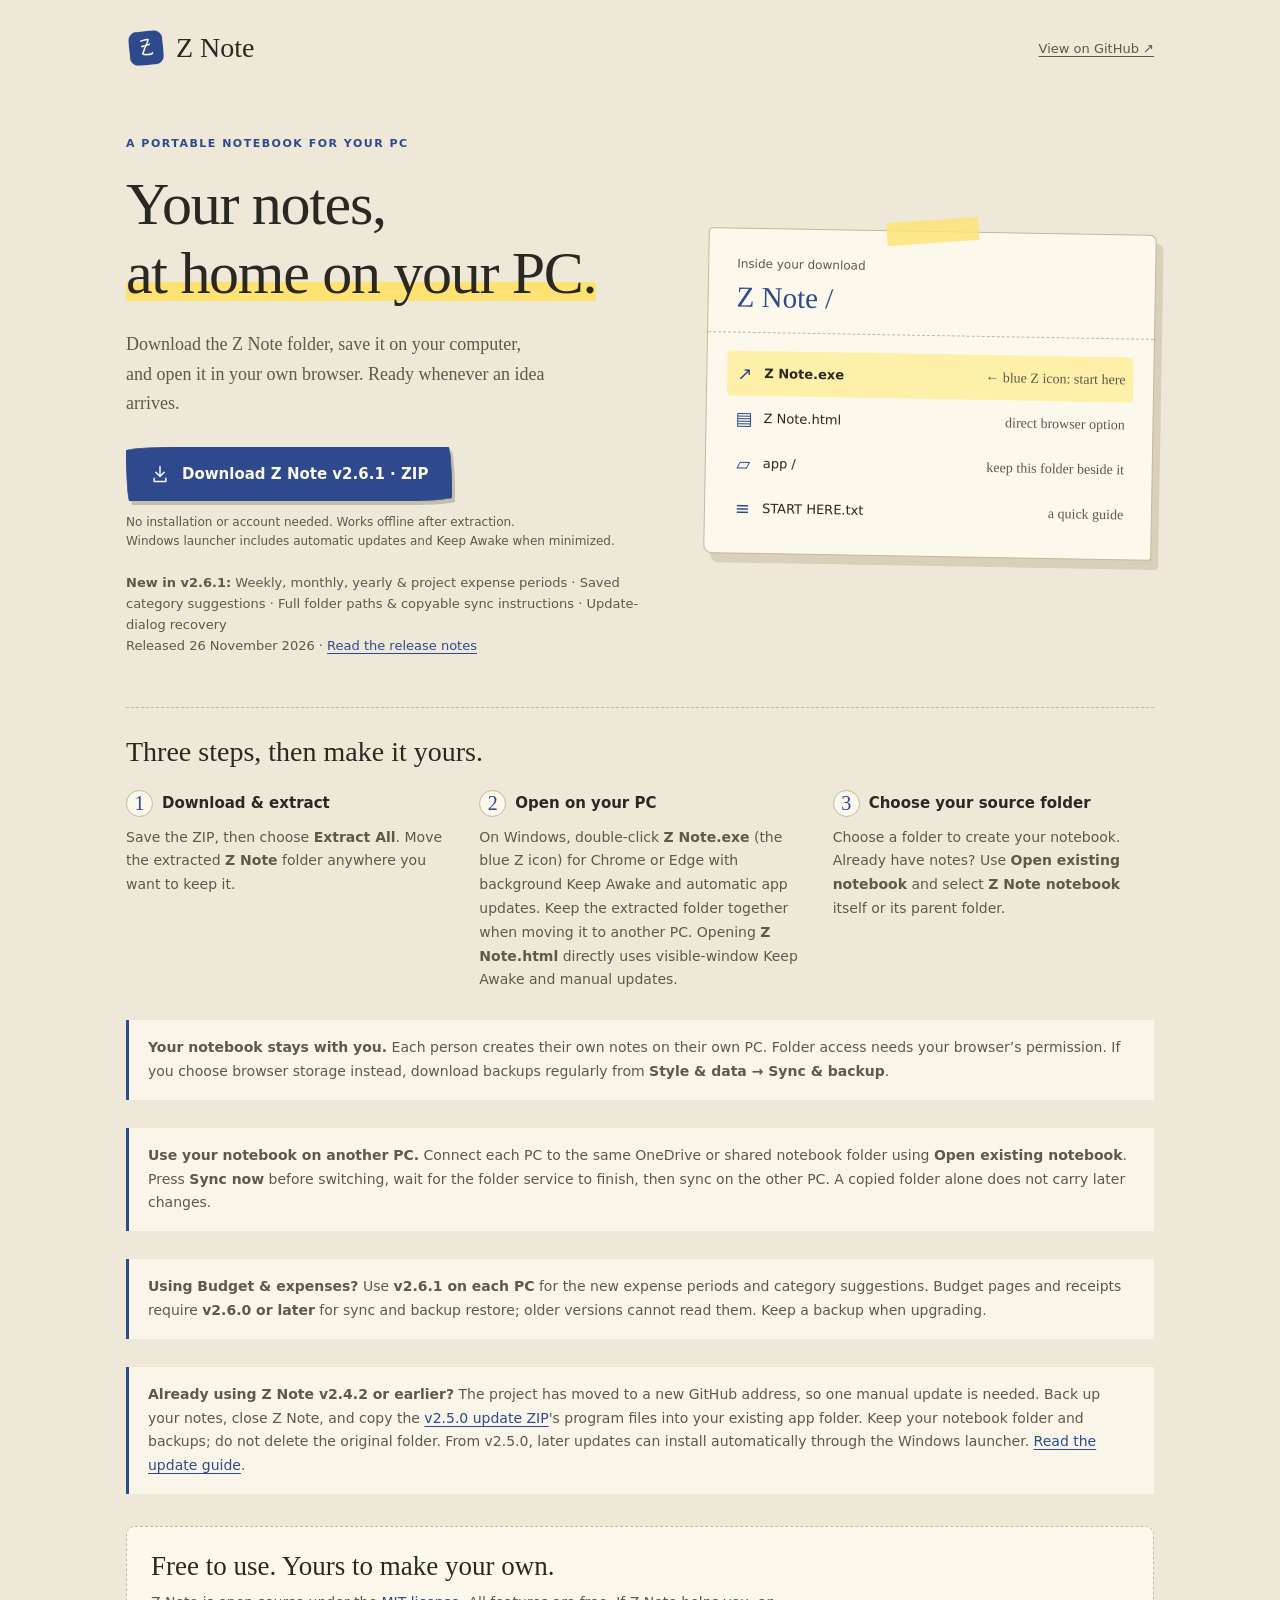
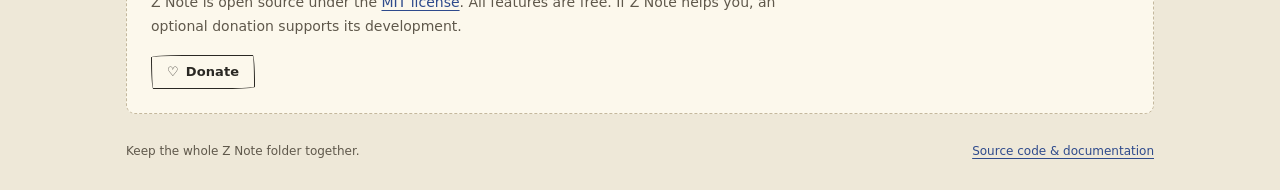
==== commit bf3daf00: "Release v2.6.1 launcher, documentation and download page" ====
--- a/index.html
+++ b/index.html
@@ -71,12 +71,12 @@
           <p class="eyebrow">A portable notebook for your PC</p>
           <h1 id="download-title">Your notes,<br><span>at home on your PC.</span></h1>
           <p class="lead">Download the Z Note folder, save it on your computer, and open it in your own browser. Ready whenever an idea arrives.</p>
-          <a class="download" href="downloads/Z-Note-Portable.zip" download="Z-Note-Portable.zip">
+          <a class="download" href="downloads/Z-Note-v2.6.1-With-Icon.zip" download="Z-Note-v2.6.1-With-Icon.zip">
             <svg width="20" height="20" viewBox="0 0 24 24" fill="none" stroke="currentColor" stroke-width="1.8" stroke-linecap="round" stroke-linejoin="round" aria-hidden="true"><path d="M12 3v12m-5-5 5 5 5-5M5 17v4h14v-4"/></svg>
-            Download Z Note v2.6.0 · ZIP
+            Download Z Note v2.6.1 · ZIP
           </a>
           <p class="download-note">No installation or account needed. Works offline after extraction.<br>Windows launcher includes automatic updates and Keep Awake when minimized.</p>
-          <p class="features"><strong>New in v2.6.0:</strong> Budget &amp; expenses · Monthly pie charts · Receipt attachments · Task &amp; budget undo · Connected-folder path · PayLah donations<br><a href="https://github.com/Zwe-e-e/z-note/releases/tag/v2.6.0">Read the release notes</a></p>
+          <p class="features"><strong>New in v2.6.1:</strong> Weekly, monthly, yearly &amp; project expense periods · Saved category suggestions · Full folder paths &amp; copyable sync instructions · Update-dialog recovery<br>Released 26 November 2026 · <a href="https://github.com/Zwe-e-e/z-note/releases/tag/v2.6.1">Read the release notes</a></p>
         </div>
         <aside class="folder-card" aria-label="Contents of the portable Z Note folder">
           <div class="folder-head"><small>Inside your download</small><h2>Z Note /</h2></div>
@@ -97,7 +97,7 @@
         </ol>
         <p class="storage-note"><strong>Your notebook stays with you.</strong> Each person creates their own notes on their own PC. Folder access needs your browser’s permission. If you choose browser storage instead, download backups regularly from <strong>Style &amp; data → Sync &amp; backup</strong>.</p>
         <p class="storage-note"><strong>Use your notebook on another PC.</strong> Connect each PC to the same OneDrive or shared notebook folder using <strong>Open existing notebook</strong>. Press <strong>Sync now</strong> before switching, wait for the folder service to finish, then sync on the other PC. A copied folder alone does not carry later changes.</p>
-        <p class="storage-note"><strong>Using Budget &amp; expenses?</strong> Update every PC to <strong>v2.6.0 or later</strong> before syncing a notebook with budget pages or restoring its backup. Older versions cannot read budget pages and receipts. Keep a backup when upgrading.</p>
+        <p class="storage-note"><strong>Using Budget &amp; expenses?</strong> Use <strong>v2.6.1 on each PC</strong> for the new expense periods and category suggestions. Budget pages and receipts require <strong>v2.6.0 or later</strong> for sync and backup restore; older versions cannot read them. Keep a backup when upgrading.</p>
         <p class="storage-note"><strong>Already using Z Note v2.4.2 or earlier?</strong> The project has moved to a new GitHub address, so one manual update is needed. Back up your notes, close Z Note, and copy the <a href="https://github.com/Zwe-e-e/z-note/releases/download/v2.5.0/Z-Note-v2.5.0-Portable.zip">v2.5.0 update ZIP</a>'s program files into your existing app folder. Keep your notebook folder and backups; do not delete the original folder. From v2.5.0, later updates can install automatically through the Windows launcher. <a href="https://github.com/Zwe-e-e/z-note#updating">Read the update guide</a>.</p>
       </section>
       <section class="support" aria-labelledby="support-title">
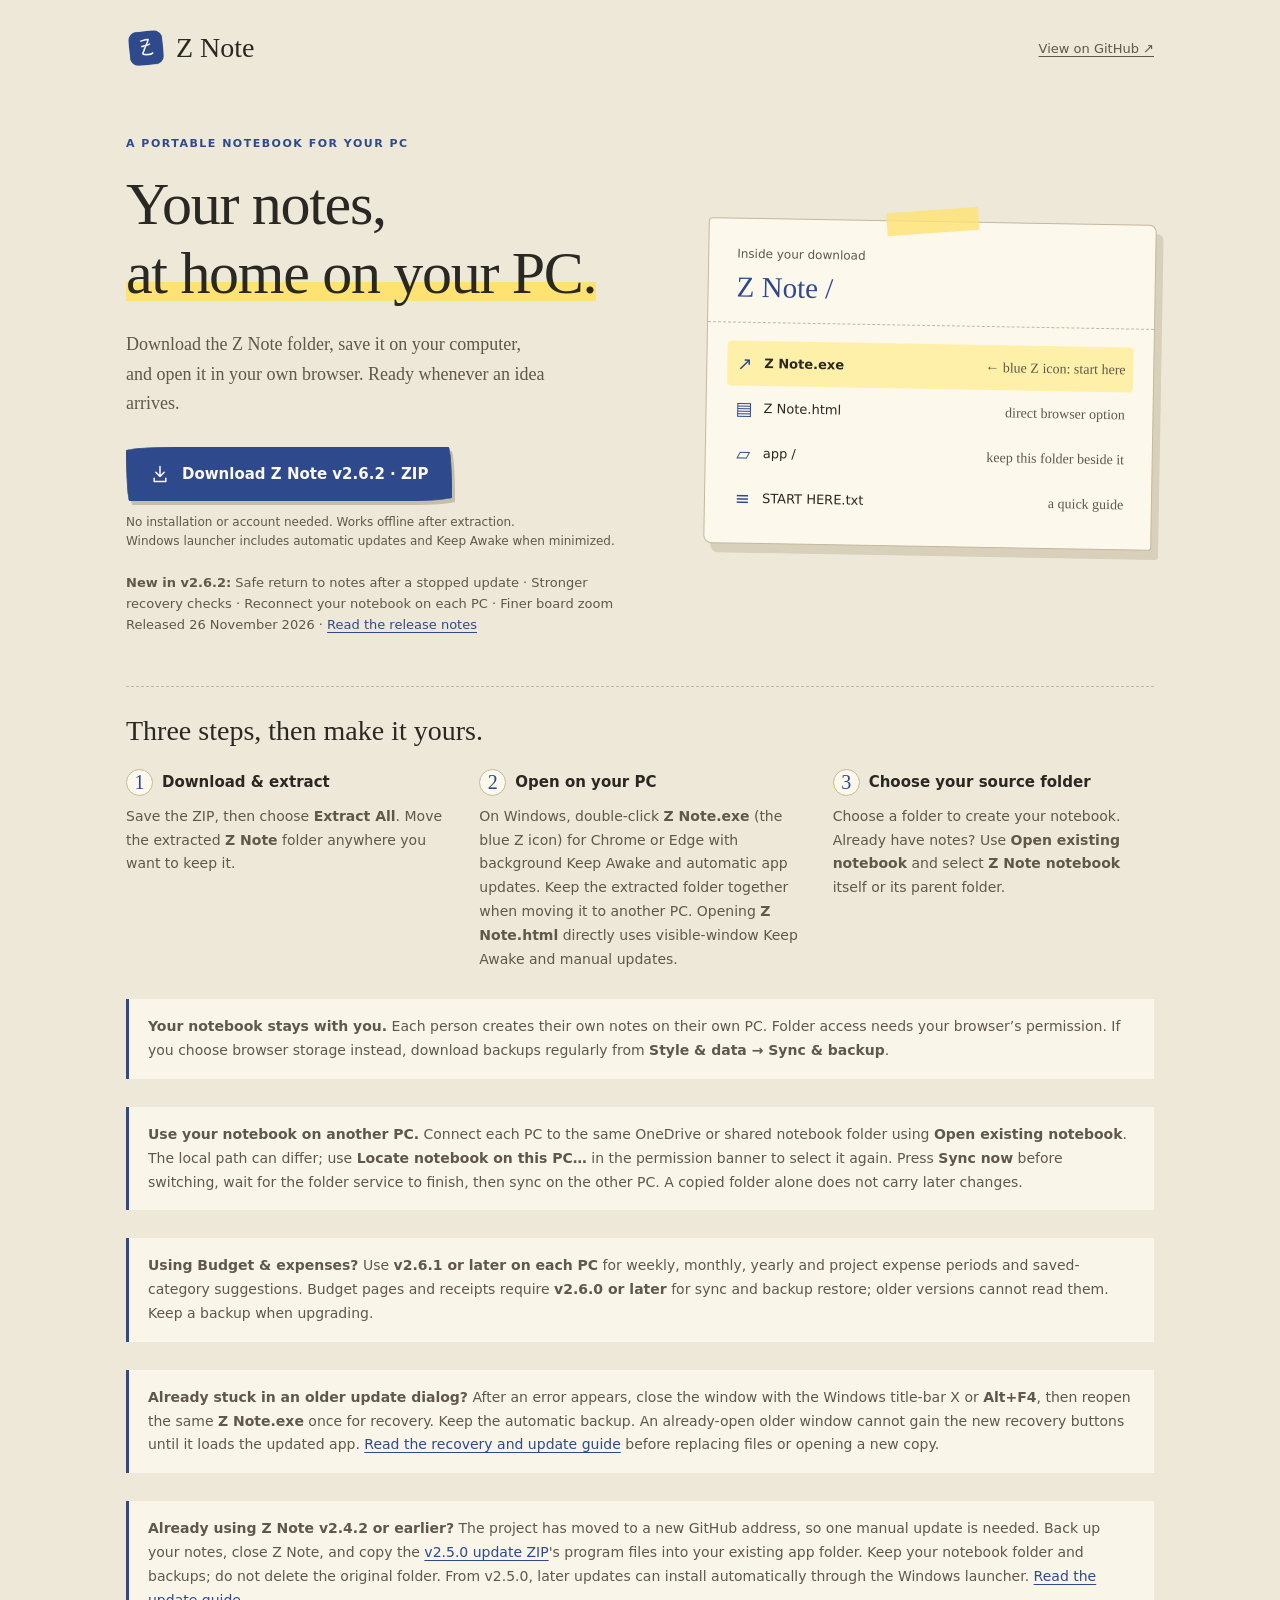
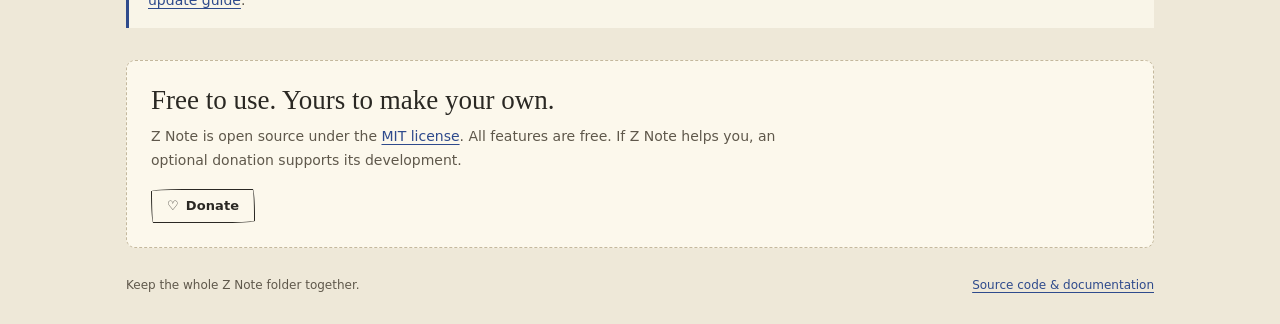
==== commit e33bdf1f: "Release v2.6.2 launcher, recovery guide and download page" ====
--- a/index.html
+++ b/index.html
@@ -71,12 +71,12 @@
           <p class="eyebrow">A portable notebook for your PC</p>
           <h1 id="download-title">Your notes,<br><span>at home on your PC.</span></h1>
           <p class="lead">Download the Z Note folder, save it on your computer, and open it in your own browser. Ready whenever an idea arrives.</p>
-          <a class="download" href="downloads/Z-Note-v2.6.1-With-Icon.zip" download="Z-Note-v2.6.1-With-Icon.zip">
+          <a class="download" href="downloads/Z-Note-v2.6.2-With-Icon.zip" download="Z-Note-v2.6.2-With-Icon.zip">
             <svg width="20" height="20" viewBox="0 0 24 24" fill="none" stroke="currentColor" stroke-width="1.8" stroke-linecap="round" stroke-linejoin="round" aria-hidden="true"><path d="M12 3v12m-5-5 5 5 5-5M5 17v4h14v-4"/></svg>
-            Download Z Note v2.6.1 · ZIP
+            Download Z Note v2.6.2 · ZIP
           </a>
           <p class="download-note">No installation or account needed. Works offline after extraction.<br>Windows launcher includes automatic updates and Keep Awake when minimized.</p>
-          <p class="features"><strong>New in v2.6.1:</strong> Weekly, monthly, yearly &amp; project expense periods · Saved category suggestions · Full folder paths &amp; copyable sync instructions · Update-dialog recovery<br>Released 26 November 2026 · <a href="https://github.com/Zwe-e-e/z-note/releases/tag/v2.6.1">Read the release notes</a></p>
+          <p class="features"><strong>New in v2.6.2:</strong> Safe return to notes after a stopped update · Stronger recovery checks · Reconnect your notebook on each PC · Finer board zoom<br>Released 26 November 2026 · <a href="https://github.com/Zwe-e-e/z-note/releases/tag/v2.6.2">Read the release notes</a></p>
         </div>
         <aside class="folder-card" aria-label="Contents of the portable Z Note folder">
           <div class="folder-head"><small>Inside your download</small><h2>Z Note /</h2></div>
@@ -96,8 +96,9 @@
           <li><h3 class="step-title">Choose your source folder</h3><p>Choose a folder to create your notebook. Already have notes? Use <strong>Open existing notebook</strong> and select <strong>Z Note notebook</strong> itself or its parent folder.</p></li>
         </ol>
         <p class="storage-note"><strong>Your notebook stays with you.</strong> Each person creates their own notes on their own PC. Folder access needs your browser’s permission. If you choose browser storage instead, download backups regularly from <strong>Style &amp; data → Sync &amp; backup</strong>.</p>
-        <p class="storage-note"><strong>Use your notebook on another PC.</strong> Connect each PC to the same OneDrive or shared notebook folder using <strong>Open existing notebook</strong>. Press <strong>Sync now</strong> before switching, wait for the folder service to finish, then sync on the other PC. A copied folder alone does not carry later changes.</p>
-        <p class="storage-note"><strong>Using Budget &amp; expenses?</strong> Use <strong>v2.6.1 on each PC</strong> for the new expense periods and category suggestions. Budget pages and receipts require <strong>v2.6.0 or later</strong> for sync and backup restore; older versions cannot read them. Keep a backup when upgrading.</p>
+        <p class="storage-note"><strong>Use your notebook on another PC.</strong> Connect each PC to the same OneDrive or shared notebook folder using <strong>Open existing notebook</strong>. The local path can differ; use <strong>Locate notebook on this PC…</strong> in the permission banner to select it again. Press <strong>Sync now</strong> before switching, wait for the folder service to finish, then sync on the other PC. A copied folder alone does not carry later changes.</p>
+        <p class="storage-note"><strong>Using Budget &amp; expenses?</strong> Use <strong>v2.6.1 or later on each PC</strong> for weekly, monthly, yearly and project expense periods and saved-category suggestions. Budget pages and receipts require <strong>v2.6.0 or later</strong> for sync and backup restore; older versions cannot read them. Keep a backup when upgrading.</p>
+        <p class="storage-note"><strong>Already stuck in an older update dialog?</strong> After an error appears, close the window with the Windows title-bar X or <strong>Alt+F4</strong>, then reopen the same <strong>Z Note.exe</strong> once for recovery. Keep the automatic backup. An already-open older window cannot gain the new recovery buttons until it loads the updated app. <a href="https://github.com/Zwe-e-e/z-note#updating">Read the recovery and update guide</a> before replacing files or opening a new copy.</p>
         <p class="storage-note"><strong>Already using Z Note v2.4.2 or earlier?</strong> The project has moved to a new GitHub address, so one manual update is needed. Back up your notes, close Z Note, and copy the <a href="https://github.com/Zwe-e-e/z-note/releases/download/v2.5.0/Z-Note-v2.5.0-Portable.zip">v2.5.0 update ZIP</a>'s program files into your existing app folder. Keep your notebook folder and backups; do not delete the original folder. From v2.5.0, later updates can install automatically through the Windows launcher. <a href="https://github.com/Zwe-e-e/z-note#updating">Read the update guide</a>.</p>
       </section>
       <section class="support" aria-labelledby="support-title">
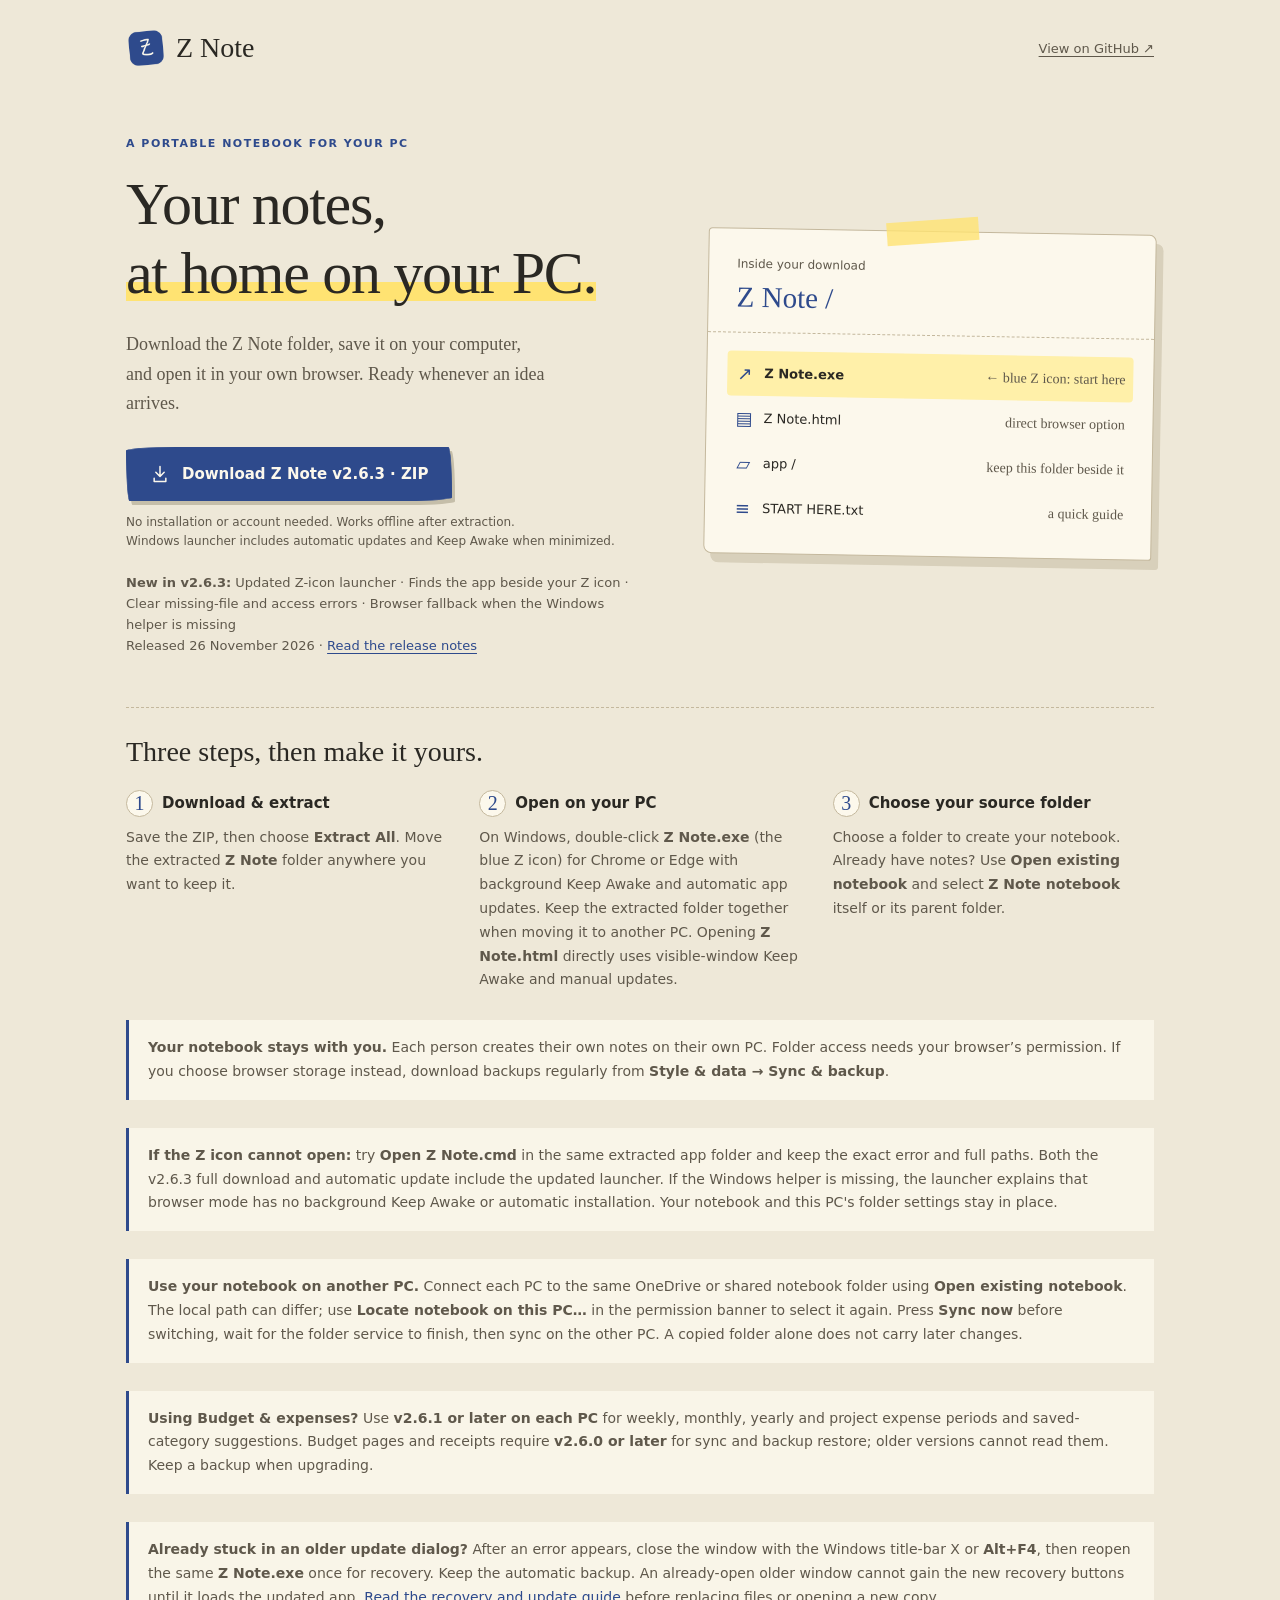
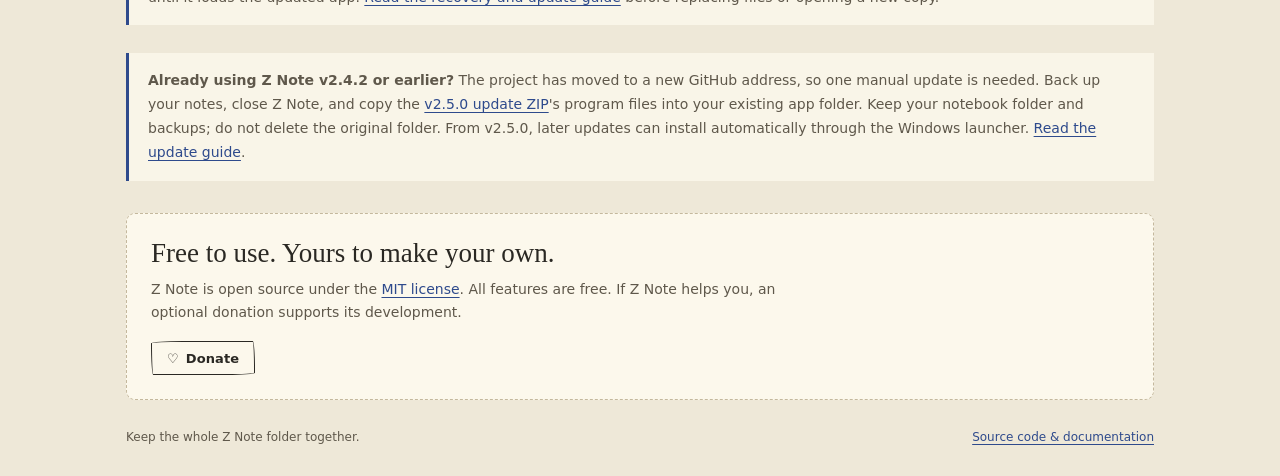
==== commit 2306173d: "Release v2.6.3 launcher and download page" ====
--- a/index.html
+++ b/index.html
@@ -71,12 +71,12 @@
           <p class="eyebrow">A portable notebook for your PC</p>
           <h1 id="download-title">Your notes,<br><span>at home on your PC.</span></h1>
           <p class="lead">Download the Z Note folder, save it on your computer, and open it in your own browser. Ready whenever an idea arrives.</p>
-          <a class="download" href="downloads/Z-Note-v2.6.2-With-Icon.zip" download="Z-Note-v2.6.2-With-Icon.zip">
+          <a class="download" href="downloads/Z-Note-v2.6.3-With-Icon.zip" download="Z-Note-v2.6.3-With-Icon.zip">
             <svg width="20" height="20" viewBox="0 0 24 24" fill="none" stroke="currentColor" stroke-width="1.8" stroke-linecap="round" stroke-linejoin="round" aria-hidden="true"><path d="M12 3v12m-5-5 5 5 5-5M5 17v4h14v-4"/></svg>
-            Download Z Note v2.6.2 · ZIP
+            Download Z Note v2.6.3 · ZIP
           </a>
           <p class="download-note">No installation or account needed. Works offline after extraction.<br>Windows launcher includes automatic updates and Keep Awake when minimized.</p>
-          <p class="features"><strong>New in v2.6.2:</strong> Safe return to notes after a stopped update · Stronger recovery checks · Reconnect your notebook on each PC · Finer board zoom<br>Released 26 November 2026 · <a href="https://github.com/Zwe-e-e/z-note/releases/tag/v2.6.2">Read the release notes</a></p>
+          <p class="features"><strong>New in v2.6.3:</strong> Updated Z-icon launcher · Finds the app beside your Z icon · Clear missing-file and access errors · Browser fallback when the Windows helper is missing<br>Released 26 November 2026 · <a href="https://github.com/Zwe-e-e/z-note/releases/tag/v2.6.3">Read the release notes</a></p>
         </div>
         <aside class="folder-card" aria-label="Contents of the portable Z Note folder">
           <div class="folder-head"><small>Inside your download</small><h2>Z Note /</h2></div>
@@ -96,6 +96,7 @@
           <li><h3 class="step-title">Choose your source folder</h3><p>Choose a folder to create your notebook. Already have notes? Use <strong>Open existing notebook</strong> and select <strong>Z Note notebook</strong> itself or its parent folder.</p></li>
         </ol>
         <p class="storage-note"><strong>Your notebook stays with you.</strong> Each person creates their own notes on their own PC. Folder access needs your browser’s permission. If you choose browser storage instead, download backups regularly from <strong>Style &amp; data → Sync &amp; backup</strong>.</p>
+        <p class="storage-note"><strong>If the Z icon cannot open:</strong> try <strong>Open Z Note.cmd</strong> in the same extracted app folder and keep the exact error and full paths. Both the v2.6.3 full download and automatic update include the updated launcher. If the Windows helper is missing, the launcher explains that browser mode has no background Keep Awake or automatic installation. Your notebook and this PC's folder settings stay in place.</p>
         <p class="storage-note"><strong>Use your notebook on another PC.</strong> Connect each PC to the same OneDrive or shared notebook folder using <strong>Open existing notebook</strong>. The local path can differ; use <strong>Locate notebook on this PC…</strong> in the permission banner to select it again. Press <strong>Sync now</strong> before switching, wait for the folder service to finish, then sync on the other PC. A copied folder alone does not carry later changes.</p>
         <p class="storage-note"><strong>Using Budget &amp; expenses?</strong> Use <strong>v2.6.1 or later on each PC</strong> for weekly, monthly, yearly and project expense periods and saved-category suggestions. Budget pages and receipts require <strong>v2.6.0 or later</strong> for sync and backup restore; older versions cannot read them. Keep a backup when upgrading.</p>
         <p class="storage-note"><strong>Already stuck in an older update dialog?</strong> After an error appears, close the window with the Windows title-bar X or <strong>Alt+F4</strong>, then reopen the same <strong>Z Note.exe</strong> once for recovery. Keep the automatic backup. An already-open older window cannot gain the new recovery buttons until it loads the updated app. <a href="https://github.com/Zwe-e-e/z-note#updating">Read the recovery and update guide</a> before replacing files or opening a new copy.</p>
